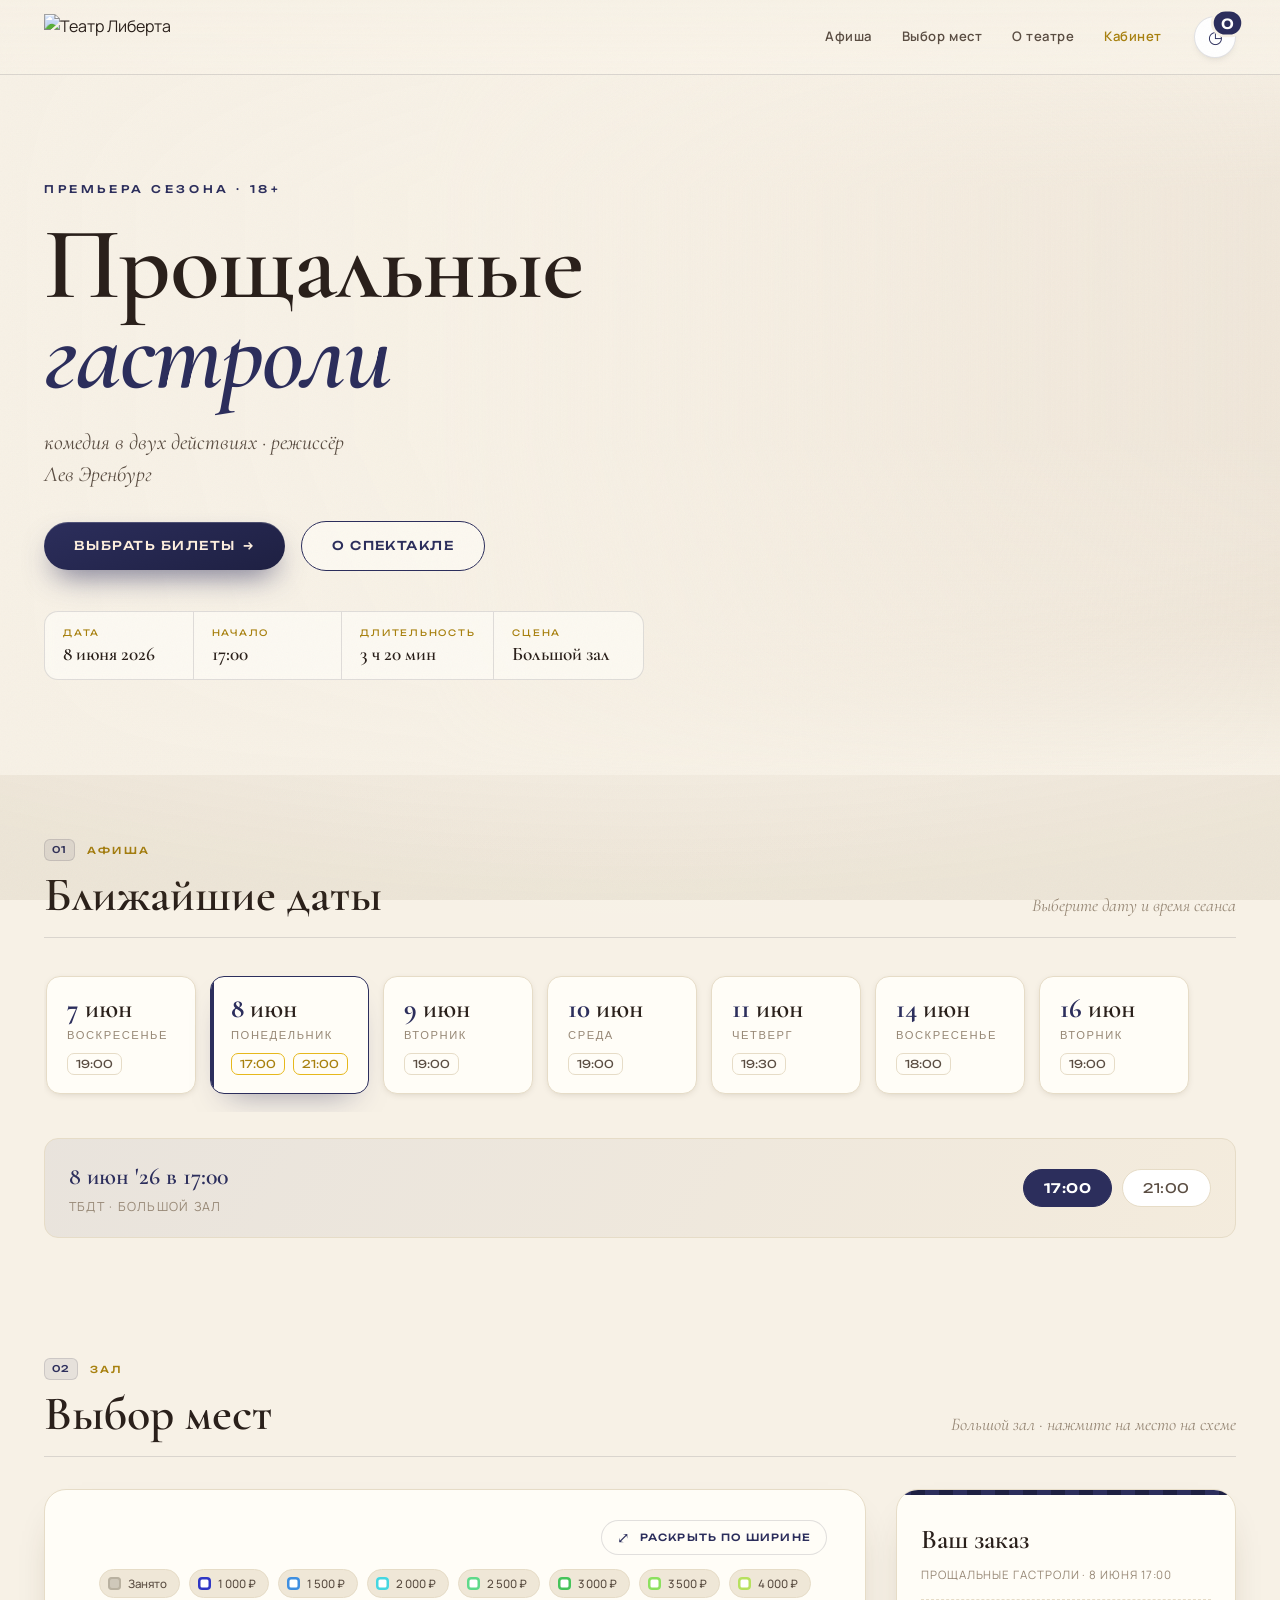
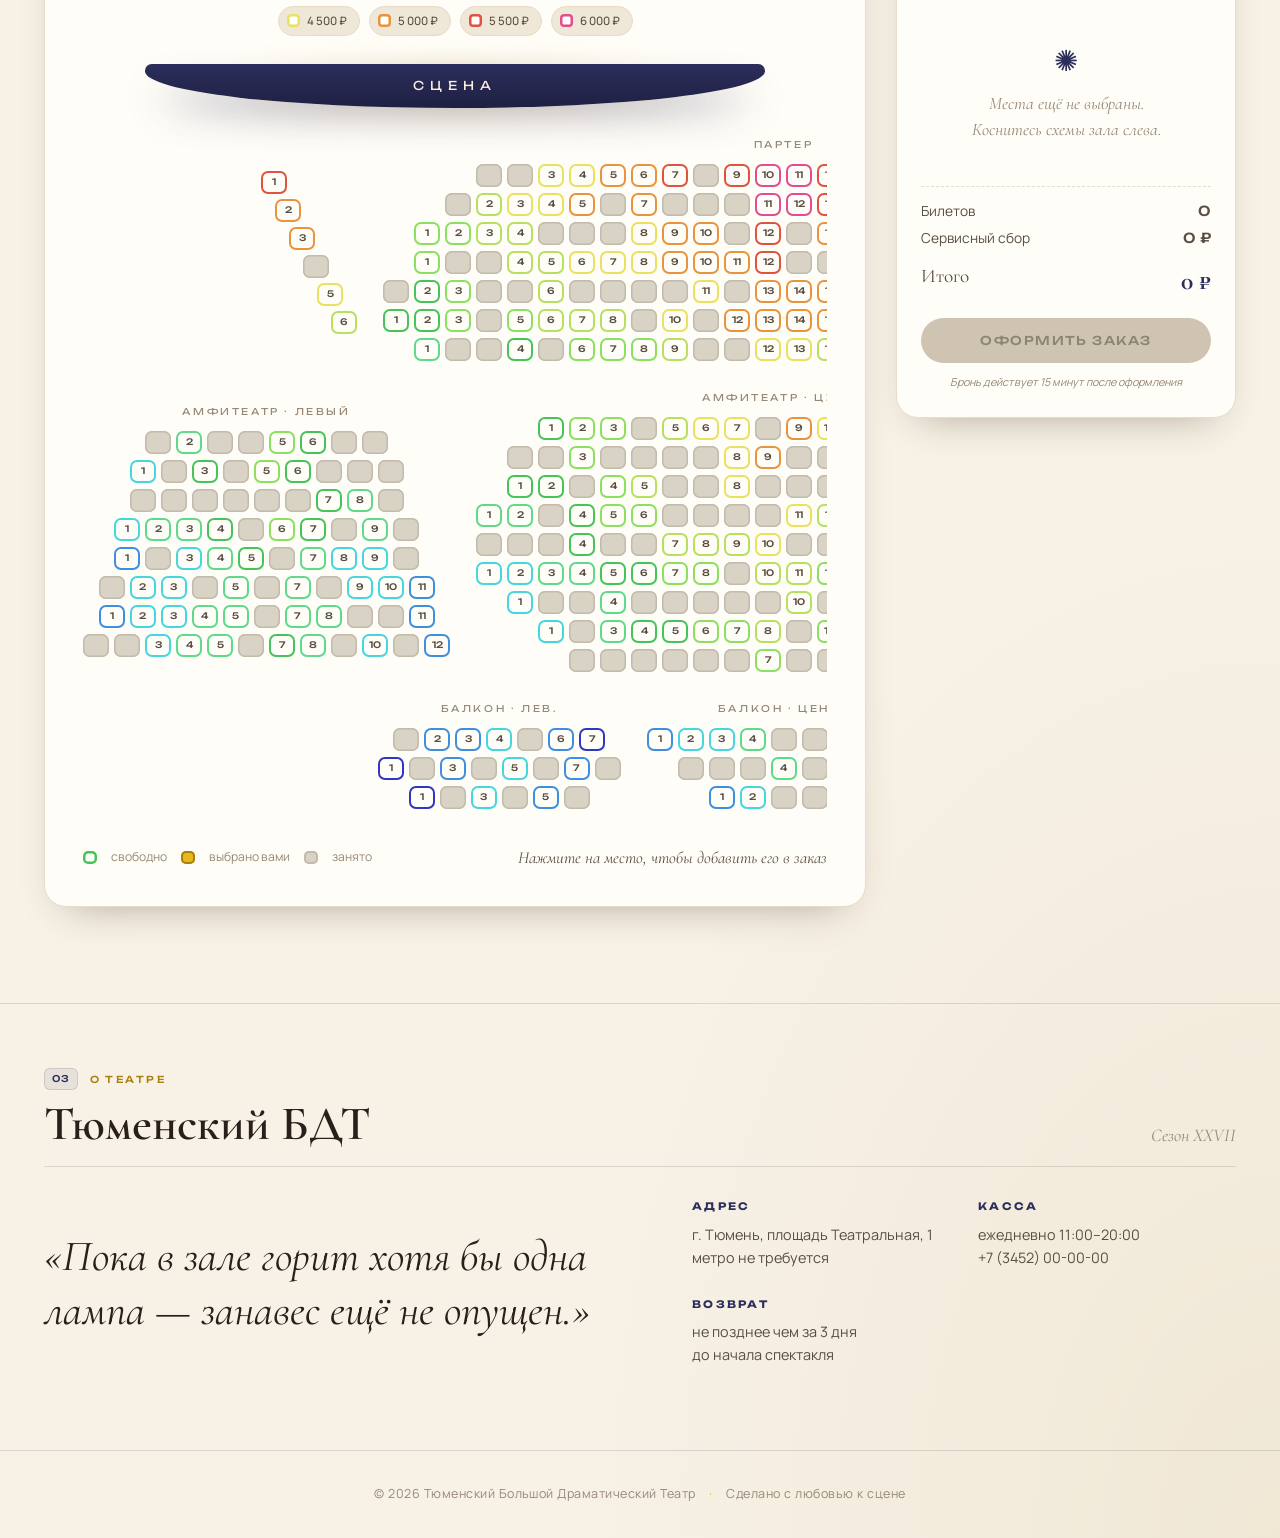
==== index.html @ f3d091ac "Add files via upload" ====
<!DOCTYPE html>
<html lang="ru">
<head>
<meta charset="UTF-8" />
<meta name="viewport" content="width=device-width, initial-scale=1.0" />
<title>ТБДТ · Покупка билетов</title>
<meta name="description" content="Тюменский Большой драматический театр — выбор мест и покупка билетов на спектакль «Прощальные гастроли»." />
<link rel="preconnect" href="https://fonts.googleapis.com" />
<link rel="preconnect" href="https://fonts.gstatic.com" crossorigin />
<link href="https://fonts.googleapis.com/css2?family=Cormorant+Garamond:ital,wght@0,400;0,500;0,600;0,700;1,400;1,500;1,600&family=Manrope:wght@300;400;500;600;700;800&family=Unbounded:wght@400;500;600;700&display=swap" rel="stylesheet" />
<link rel="stylesheet" href="styles.css" />
</head>
<body>

<!-- grain + curtain atmosphere -->
<div class="grain" aria-hidden="true"></div>
<div class="vignette" aria-hidden="true"></div>

<!-- ░░░ HEADER ░░░ -->
<header class="site-head">
  <div class="head-inner">
    <a class="brand" href="#" aria-label="Театр Либерта">
      <img class="brand-logo" src="assets/logo.png" alt="Театр Либерта" />
    </a>
    <nav class="head-nav">
      <a href="#afisha">Афиша</a>
      <a href="#hall">Выбор мест</a>
      <a href="#about">О театре</a>
      <a href="admin.html" class="nav-admin">Кабинет</a>
    </nav>
    <button class="head-cart" id="headCartBtn" aria-label="Корзина">
      <span class="hc-icon" aria-hidden="true">◷</span>
      <span class="hc-count" id="headCartCount">0</span>
    </button>
  </div>
</header>

<!-- ░░░ HERO / PLAYBILL — full-bleed photo, copy on a legible scrim ░░░ -->
<section class="hero">
  <div class="hero-photo" aria-hidden="true"></div>
  <div class="hero-scrim" aria-hidden="true"></div>
  <div class="hero-inner">
    <div class="hero-copy">
      <p class="kicker">Премьера сезона · 18+</p>

      <h1 class="hero-title">
        <span class="ht-line ht-1">Прощальные</span>
        <span class="ht-line ht-2">гастроли</span>
      </h1>

      <p class="hero-author">комедия в двух действиях · режиссёр Лев&nbsp;Эренбург</p>

      <div class="hero-actions">
        <a href="#afisha" class="btn btn-primary">Выбрать билеты <span aria-hidden="true">→</span></a>
        <a href="#about" class="btn btn-ghost">О спектакле</a>
      </div>

      <dl class="hero-facts">
        <div><dt>Дата</dt><dd>8 июня 2026</dd></div>
        <div><dt>Начало</dt><dd>17:00</dd></div>
        <div><dt>Длительность</dt><dd>3 ч 20 мин</dd></div>
        <div><dt>Сцена</dt><dd>Большой зал</dd></div>
      </dl>
    </div>
  </div>
</section>

<!-- ░░░ DATES ░░░ -->
<section class="dates" id="afisha">
  <div class="section-head">
    <div class="sh-left">
      <p class="section-eyebrow"><span class="se-num">01</span> Афиша</p>
      <h2 class="section-title">Ближайшие даты</h2>
    </div>
    <p class="section-note">Выберите дату и время сеанса</p>
  </div>
  <div class="date-rail" id="dateRail" role="tablist" aria-label="Даты спектакля"></div>
  <div class="session-bar">
    <div class="session-info">
      <span class="si-date" id="sessionDate">8 июня '26 в 17:00</span>
      <span class="si-hall">ТБДТ · Большой зал</span>
    </div>
    <div class="session-times" id="sessionTimes"></div>
  </div>
</section>

<!-- ░░░ HALL / SEAT MAP ░░░ -->
<section class="hall" id="hall">
  <div class="section-head">
    <div class="sh-left">
      <p class="section-eyebrow"><span class="se-num">02</span> Зал</p>
      <h2 class="section-title">Выбор мест</h2>
    </div>
    <p class="section-note">Большой зал · нажмите на место на схеме</p>
  </div>
  <div class="hall-shell">
    <div class="hall-main">
      <div class="hall-toolbar">
        <button class="hall-expand" id="expandHallBtn" type="button" aria-pressed="false">
          <span class="he-icon" aria-hidden="true">⤢</span>
          <span class="he-text">Раскрыть по ширине</span>
        </button>
      </div>
      <div class="legend" id="legend"></div>

      <div class="stage-wrap">
        <div class="screen-glow" aria-hidden="true"></div>
        <div class="stage">Сцена</div>
      </div>

      <div class="seatmap-scroll">
        <div class="hall-plan" id="hallPlan" role="group" aria-label="План зала"></div>
      </div>

      <div class="hall-hint">
        <span class="hint-dot dot-free"></span> свободно
        <span class="hint-dot dot-sel"></span> выбрано вами
        <span class="hint-dot dot-busy"></span> занято
        <em>Нажмите на место, чтобы добавить его в заказ</em>
      </div>
    </div>

    <!-- ORDER SUMMARY -->
    <aside class="order" id="order" aria-label="Ваш заказ">
      <div class="order-card">
        <header class="order-head">
          <h3>Ваш заказ</h3>
          <span class="order-show">Прощальные гастроли · 8 июня 17:00</span>
        </header>

        <ul class="order-list" id="orderList">
          <li class="order-empty" id="orderEmpty">
            <span class="oe-mark" aria-hidden="true">✺</span>
            Места ещё не выбраны.<br>Коснитесь схемы зала слева.
          </li>
        </ul>

        <div class="order-totals">
          <div class="ot-row">
            <span>Билетов</span><span id="totalCount">0</span>
          </div>
          <div class="ot-row ot-fee">
            <span>Сервисный сбор</span><span id="totalFee">0 ₽</span>
          </div>
          <div class="ot-row ot-grand">
            <span>Итого</span><span id="totalSum">0 ₽</span>
          </div>
        </div>

        <button class="btn btn-primary btn-block" id="checkoutBtn" disabled>
          Оформить заказ
        </button>
        <p class="order-fineprint">Бронь действует 15&nbsp;минут после оформления</p>
      </div>
    </aside>
  </div>
</section>

<!-- ░░░ ABOUT STRIP ░░░ -->
<section class="about" id="about">
  <div class="section-head">
    <div class="sh-left">
      <p class="section-eyebrow"><span class="se-num">03</span> О театре</p>
      <h2 class="section-title">Тюменский БДТ</h2>
    </div>
    <p class="section-note">Сезон XXVII</p>
  </div>
  <div class="about-grid">
    <p class="about-quote">«Пока в зале горит хотя&nbsp;бы одна лампа — занавес ещё не опущен.»</p>
    <div class="about-cols">
      <div><h4>Адрес</h4><p>г.&nbsp;Тюмень, площадь&nbsp;Театральная,&nbsp;1<br>метро не требуется</p></div>
      <div><h4>Касса</h4><p>ежедневно 11:00–20:00<br>+7&nbsp;(3452)&nbsp;00-00-00</p></div>
      <div><h4>Возврат</h4><p>не позднее чем за 3&nbsp;дня<br>до&nbsp;начала спектакля</p></div>
    </div>
  </div>
</section>

<footer class="site-foot">
  <span>© 2026 Тюменский Большой Драматический Театр</span>
  <span class="foot-dot">·</span>
  <span>Сделано с любовью к сцене</span>
</footer>

<!-- ░░░ CHECKOUT MODAL ░░░ -->
<div class="modal" id="checkoutModal" aria-hidden="true">
  <div class="modal-backdrop" data-close></div>
  <div class="modal-panel" role="dialog" aria-modal="true" aria-labelledby="modalTitle">
    <button class="modal-x" data-close aria-label="Закрыть">✕</button>

    <div class="modal-body" id="checkoutView">
      <p class="kicker kicker-dark">Шаг 2 из 2 · Оформление</p>
      <h2 id="modalTitle" class="modal-title">Почти на сцене</h2>

      <div class="modal-cols">
        <form class="ck-form" id="ckForm" novalidate>
          <label class="field">
            <span>Имя и фамилия</span>
            <input type="text" name="name" required placeholder="Степан Верховенский" />
          </label>
          <div class="field-row">
            <label class="field">
              <span>E-mail</span>
              <input type="email" name="email" required placeholder="you@theatre.ru" />
            </label>
            <label class="field">
              <span>Телефон</span>
              <input type="tel" name="phone" required placeholder="+7 ___ ___-__-__" />
            </label>
          </div>

          <fieldset class="pay">
            <legend>Оплата</legend>
            <label class="pay-opt"><input type="radio" name="pay" value="card" checked /><span>Банковская карта</span></label>
            <label class="pay-opt"><input type="radio" name="pay" value="sbp" /><span>СБП</span></label>
            <label class="pay-opt"><input type="radio" name="pay" value="box" /><span>В кассе театра</span></label>
          </fieldset>

          <label class="agree">
            <input type="checkbox" name="agree" required />
            <span>Согласен с правилами продажи и возврата билетов</span>
          </label>

          <button type="submit" class="btn btn-primary btn-block btn-pay" id="payBtn">
            Оплатить <span id="payAmount">0 ₽</span>
          </button>
        </form>

        <aside class="ck-summary">
          <h4>Ваши места</h4>
          <ul id="ckSeatList" class="ck-seatlist"></ul>
          <div class="ck-total">
            <span>К оплате</span><strong id="ckTotal">0 ₽</strong>
          </div>
          <p class="ck-note">Электронные билеты придут на почту сразу после оплаты.</p>
        </aside>
      </div>
    </div>

    <!-- success -->
    <div class="modal-body modal-success" id="successView" hidden>
      <div class="ticket">
        <div class="ticket-perf">
          <span class="kicker kicker-dark">Билет подтверждён</span>
          <h2>Прощальные гастроли</h2>
          <p>8 июня 2026 · 17:00 · Большой зал</p>
        </div>
        <div class="ticket-tear" aria-hidden="true"></div>
        <div class="ticket-seats">
          <p class="ts-label">Ваши места</p>
          <p class="ts-list" id="successSeats">—</p>
          <p class="ts-paid"><span>Оплачено</span><strong id="successTotal">0 ₽</strong></p>
        </div>
      </div>
      <p class="success-msg">Билеты отправлены на вашу почту. До встречи в зале!</p>
      <button class="btn btn-ghost btn-block" data-close>Вернуться к афише</button>
    </div>
  </div>
</div>

<!-- floating seat tooltip (escapes the scroll container) -->
<div class="seat-tip" id="seatTip" aria-hidden="true"></div>

<!-- live toast -->
<div class="toast" id="toast" role="status" aria-live="polite"></div>

<script src="app.js"></script>
</body>
</html>
---- styles.css ----
/* ============================================================
   ТБДТ · Театральная касса — LIGHT
   Aesthetic: an ivory playbill — warm paper, espresso ink,
   deep-navy curtain & gold-leaf accents.
   Display: Cormorant Garamond. UI: Manrope. Labels: Unbounded.
   ============================================================ */

:root{
  --paper:      #f7f1e6;
  --paper-2:    #fffdf7;
  --paper-3:    #efe7d7;
  --cream-line: #e6dcc7;

  --ink:        #2a201b;
  --ink-2:      #5a4d42;
  --ink-mute:   #978876;

  --curtain:    #2c2e5c;   /* deep navy (primary) */
  --curtain-lo: #1e2042;
  --gold:       #e6b81c;
  --gold-hi:    #f5cd33;
  --gold-deep:  #a8810f;
  --line:       rgba(30,28,50,.13);

  --font-disp: "Cormorant Garamond", Georgia, serif;
  --font-ui:   "Manrope", system-ui, sans-serif;
  --font-acc:  "Unbounded", var(--font-ui);

  --r-sm: 10px;
  --r:    14px;
  --r-lg: 22px;
  --r-xl: 30px;
  --maxw: 1280px;
  --gutter: clamp(20px, 4vw, 44px);
  --ease: cubic-bezier(.22,.61,.36,1);

  --sh-sm: 0 2px 8px -4px rgba(60,42,18,.28);
  --sh-md: 0 18px 40px -24px rgba(60,42,18,.45);
  --sh-lg: 0 40px 90px -40px rgba(50,34,12,.5);
}

*{box-sizing:border-box;margin:0;padding:0}
html{scroll-behavior:smooth}
body{
  font-family:var(--font-ui);
  background:
    radial-gradient(120% 70% at 50% -8%, #fffaf0 0%, transparent 55%),
    radial-gradient(100% 60% at 100% 100%, #f0e7d5 0%, transparent 55%),
    var(--paper);
  color:var(--ink);
  line-height:1.5;
  -webkit-font-smoothing:antialiased;
  overflow-x:hidden;
}
a{color:inherit;text-decoration:none}
::selection{background:var(--curtain);color:#fff5e2}

/* ---- atmosphere ---- */
.grain{
  position:fixed;inset:0;z-index:9000;pointer-events:none;opacity:.035;
  background-image:url("data:image/svg+xml,%3Csvg xmlns='http://www.w3.org/2000/svg' width='160' height='160'%3E%3Cfilter id='n'%3E%3CfeTurbulence type='fractalNoise' baseFrequency='.8' numOctaves='3'/%3E%3C/filter%3E%3Crect width='100%25' height='100%25' filter='url(%23n)'/%3E%3C/svg%3E");
  mix-blend-mode:multiply;
}
.vignette{
  position:fixed;inset:0;z-index:1;pointer-events:none;
  background:radial-gradient(130% 100% at 50% 0%, transparent 70%, rgba(120,90,40,.08) 100%);
}

/* ---- shared ---- */
.kicker{
  font-family:var(--font-acc);font-size:.66rem;letter-spacing:.34em;
  text-transform:uppercase;color:var(--curtain);font-weight:500;
}
.kicker-dark{color:var(--gold-deep)}
.section-head{
  display:flex;flex-wrap:wrap;align-items:flex-end;justify-content:space-between;gap:8px 28px;
  margin-bottom:32px;padding-bottom:18px;border-bottom:1px solid var(--line);
}
.sh-left{display:flex;flex-direction:column;gap:10px}
.section-eyebrow{
  display:inline-flex;align-items:center;gap:12px;
  font-family:var(--font-acc);font-size:.6rem;letter-spacing:.26em;text-transform:uppercase;
  color:var(--gold-deep);font-weight:500;
}
.se-num{
  font-size:.58rem;color:var(--curtain);background:rgba(44,46,92,.08);
  border:1px solid var(--line);border-radius:6px;padding:3px 7px;letter-spacing:.08em;
}
.section-title{
  font-family:var(--font-disp);font-weight:600;
  font-size:clamp(2rem,4.6vw,3rem);letter-spacing:0;color:var(--ink);line-height:1;
}
.section-note{font-family:var(--font-disp);font-style:italic;font-size:1.12rem;color:var(--ink-mute)}

.btn{
  font-family:var(--font-acc);font-weight:500;font-size:.76rem;
  letter-spacing:.12em;text-transform:uppercase;border:none;cursor:pointer;
  border-radius:999px;padding:15px 30px;display:inline-flex;align-items:center;gap:.6em;
  transition:transform .35s var(--ease), box-shadow .35s var(--ease), background .3s;
}
.btn:active{transform:translateY(1px) scale(.99)}
.btn-primary{
  background:linear-gradient(160deg, var(--curtain), var(--curtain-lo));
  color:#fdeede;
  box-shadow:0 14px 30px -10px rgba(44,46,92,.7), inset 0 1px 0 rgba(255,255,255,.18);
}
.btn-primary:hover{transform:translateY(-3px);box-shadow:0 22px 44px -14px rgba(44,46,92,.85)}
.btn-primary:disabled{background:#cfc4b2;color:#8d8474;cursor:not-allowed;box-shadow:none;transform:none}
.btn-ghost{background:rgba(255,253,247,.6);color:var(--curtain);border:1px solid var(--curtain);backdrop-filter:blur(4px)}
.btn-ghost:hover{background:#fff}
.btn-block{width:100%;justify-content:center}

/* ============================================================ HEADER */
.site-head{
  position:sticky;top:0;z-index:200;backdrop-filter:blur(12px);
  background:linear-gradient(180deg, rgba(247,241,230,.95), rgba(247,241,230,.7));
  border-bottom:1px solid var(--line);
}
.head-inner{max-width:var(--maxw);margin:0 auto;padding:14px var(--gutter);display:flex;align-items:center;gap:32px}
.brand{display:flex;align-items:center;gap:14px}
.brand-logo{height:46px;width:auto;display:block;transition:transform .3s var(--ease)}
.brand:hover .brand-logo{transform:translateY(-1px) scale(1.02)}
.head-nav{display:flex;gap:30px;margin-left:auto}
.head-nav a{font-size:.82rem;font-weight:600;letter-spacing:.04em;color:var(--ink-2);position:relative;padding:4px 0;transition:color .25s}
.head-nav a::after{content:"";position:absolute;left:0;bottom:-2px;width:0;height:1.5px;background:var(--curtain);transition:width .3s var(--ease)}
.head-nav a:hover{color:var(--curtain)}
.head-nav a:hover::after{width:100%}
.head-nav a.nav-admin{color:var(--gold-deep)}
.head-nav a.nav-admin::after{background:var(--gold-deep)}
.head-cart{position:relative;background:#fff;border:1px solid var(--line);color:var(--curtain);width:42px;height:42px;border-radius:50%;cursor:pointer;font-size:1.05rem;display:grid;place-items:center;transition:.25s;box-shadow:0 4px 10px -6px rgba(0,0,0,.25)}
.head-cart:hover{transform:rotate(-12deg);border-color:var(--gold)}
.hc-count{position:absolute;top:-4px;right:-4px;min-width:20px;height:20px;padding:0 5px;background:var(--curtain);color:#fff;border-radius:999px;font-family:var(--font-acc);font-size:.6rem;font-weight:600;display:grid;place-items:center;border:2px solid var(--paper);transition:transform .3s var(--ease)}
.hc-count.bump{transform:scale(1.45)}

/* ============================================================ HERO — full-bleed photo, copy on a legible scrim */
.hero{position:relative;width:100%;min-height:min(80vh,700px);display:flex;align-items:center;overflow:hidden;padding:clamp(56px,7vw,104px) 0 clamp(48px,6vw,84px)}
.hero-photo{
  position:absolute;inset:0;z-index:0;pointer-events:none;
  background:url("assets/cover.webp") center right/cover no-repeat;
  filter:saturate(.98) contrast(1.02);
  animation:heroZoom 18s ease-out both;
}
@keyframes heroZoom{from{transform:scale(1.06)}to{transform:scale(1)}}
.hero-photo::after{content:"";position:absolute;inset:0;background:rgba(120,70,30,.06);mix-blend-mode:multiply}
.hero-scrim{
  position:absolute;inset:0;z-index:1;pointer-events:none;
  background:
    linear-gradient(90deg, var(--paper) 0%, rgba(247,241,230,.97) 34%, rgba(247,241,230,.74) 50%, rgba(247,241,230,.2) 78%, rgba(247,241,230,0) 100%),
    linear-gradient(0deg, var(--paper) 0%, rgba(247,241,230,.22) 22%, transparent 48%),
    linear-gradient(180deg, rgba(247,241,230,.6) 0%, transparent 16%);
}
.hero-inner{position:relative;z-index:2;width:100%;max-width:var(--maxw);margin:0 auto;padding:0 var(--gutter)}
.hero-copy{max-width:600px}
.hero-title{
  font-family:var(--font-disp);font-weight:600;
  font-size:clamp(3rem,8vw,7rem);line-height:.88;letter-spacing:-.015em;
  margin:.2em 0 .26em;color:var(--ink);display:flex;flex-direction:column;
}
.ht-line{display:inline-block;transform:translateY(44px);opacity:0;animation:rise 1s var(--ease) forwards}
.ht-1{animation-delay:.05s}
.ht-2{animation-delay:.16s;font-style:italic;color:var(--curtain)}
@keyframes rise{to{transform:translateY(0);opacity:1}}
.hero-author{font-family:var(--font-disp);font-size:clamp(1.15rem,1.7vw,1.5rem);font-style:italic;color:var(--ink-2);max-width:34ch;animation:fade 1s ease .45s both}
@keyframes fade{from{opacity:0}to{opacity:1}}
.hero-actions{display:flex;align-items:center;gap:16px;flex-wrap:wrap;margin-top:30px;animation:fade 1s ease .55s both}
.hero-facts{
  display:flex;flex-wrap:wrap;gap:0;margin-top:40px;max-width:600px;
  border:1px solid var(--line);border-radius:var(--r);overflow:hidden;
  background:rgba(255,253,247,.66);backdrop-filter:blur(4px);
  animation:fade 1s ease .65s both;
}
.hero-facts > div{flex:1 1 130px;padding:14px 18px;display:flex;flex-direction:column;gap:5px;border-right:1px solid var(--line)}
.hero-facts > div:last-child{border-right:none}
.hero-facts dt{font-family:var(--font-acc);font-size:.55rem;letter-spacing:.2em;text-transform:uppercase;color:var(--gold-deep)}
.hero-facts dd{font-family:var(--font-disp);font-size:1.2rem;font-weight:600;color:var(--ink);line-height:1.1}

/* ============================================================ DATES */
.dates{max-width:var(--maxw);margin:0 auto;padding:clamp(40px,5vw,64px) var(--gutter)}
.date-rail{display:flex;gap:14px;overflow-x:auto;padding:6px 2px 18px;scrollbar-width:thin;scrollbar-color:var(--gold) transparent}
.date-rail::-webkit-scrollbar{height:5px}
.date-rail::-webkit-scrollbar-thumb{background:var(--gold);border-radius:9px}
.date-card{flex:0 0 auto;min-width:150px;cursor:pointer;background:var(--paper-2);border:1px solid var(--cream-line);border-radius:var(--r);padding:18px 20px;text-align:left;transition:.32s var(--ease);position:relative;overflow:hidden;box-shadow:var(--sh-sm)}
.date-card::before{content:"";position:absolute;left:0;top:0;bottom:0;width:3px;background:var(--curtain);transform:scaleY(0);transform-origin:top;transition:transform .35s var(--ease)}
.date-card:hover{transform:translateY(-4px);border-color:var(--gold)}
.date-card.active{border-color:var(--curtain);box-shadow:0 16px 32px -18px rgba(44,46,92,.5)}
.date-card.active::before{transform:scaleY(1)}
.dc-day{font-family:var(--font-disp);font-size:1.7rem;font-weight:600;color:var(--ink);line-height:1}
.dc-day b{color:var(--curtain)}
.dc-wd{font-size:.7rem;letter-spacing:.14em;text-transform:uppercase;color:var(--ink-mute);margin-top:7px}
.dc-times{margin-top:12px;display:flex;gap:8px;flex-wrap:wrap}
.dc-time{font-family:var(--font-acc);font-size:.68rem;color:var(--ink-2);border:1px solid var(--cream-line);border-radius:7px;padding:3px 8px}
.date-card.active .dc-time{border-color:var(--gold);color:var(--gold-deep)}

.session-bar{display:flex;align-items:center;justify-content:space-between;flex-wrap:wrap;gap:16px;margin-top:26px;padding:20px 24px;border-radius:var(--r);background:linear-gradient(120deg, rgba(44,46,92,.07), rgba(184,134,47,.05));border:1px solid var(--cream-line)}
.session-info{display:flex;flex-direction:column;gap:3px}
.si-date{font-family:var(--font-disp);font-size:1.5rem;font-weight:600;color:var(--curtain)}
.si-hall{font-size:.78rem;letter-spacing:.1em;text-transform:uppercase;color:var(--ink-mute)}
.session-times{display:flex;gap:10px}
.time-chip{font-family:var(--font-acc);font-size:.82rem;letter-spacing:.04em;padding:10px 20px;border-radius:999px;cursor:pointer;background:#fff;border:1px solid var(--cream-line);color:var(--ink-2);transition:.25s}
.time-chip:hover{border-color:var(--gold);color:var(--gold-deep)}
.time-chip.active{background:var(--curtain);color:#fff;border-color:var(--curtain);font-weight:600}

/* ============================================================ HALL */
.hall{max-width:var(--maxw);margin:0 auto;padding:clamp(36px,5vw,56px) var(--gutter) clamp(48px,6vw,80px)}
.hall-shell{display:grid;grid-template-columns:1fr 340px;gap:30px;align-items:start}
.hall-main{background:var(--paper-2);border:1px solid var(--cream-line);border-radius:var(--r-lg);padding:30px clamp(16px,3vw,38px) 36px;position:relative;overflow:hidden;box-shadow:var(--sh-md)}

.hall-toolbar{display:flex;justify-content:flex-end;margin-bottom:14px}
.hall-expand{
  display:inline-flex;align-items:center;gap:8px;cursor:pointer;
  font-family:var(--font-acc);font-size:.62rem;letter-spacing:.12em;text-transform:uppercase;font-weight:500;
  color:var(--curtain);background:var(--paper-2);border:1px solid var(--line);
  padding:9px 15px;border-radius:999px;transition:.25s var(--ease);
}
.hall-expand:hover{border-color:var(--gold);color:var(--gold-deep);transform:translateY(-1px)}
.hall-expand .he-icon{font-size:.95rem;line-height:1}
.hall.wide{max-width:none;width:100vw;margin-left:calc(50% - 50vw);padding-left:clamp(16px,4vw,56px);padding-right:clamp(16px,4vw,56px)}
.hall.wide .hall-shell{grid-template-columns:1fr}
.hall.wide .order{position:static}
.hall.wide .order-card{max-width:560px;margin:26px auto 0}
.hall.wide .hall-plan{margin:0 auto}
.hall.wide .hall-expand .he-icon{transform:rotate(45deg)}

.legend{display:flex;flex-wrap:wrap;gap:8px 9px;justify-content:center;margin-bottom:28px}
.leg-item{display:inline-flex;align-items:center;gap:7px;font-size:.72rem;font-weight:500;color:var(--ink-2);background:var(--paper-3);border:1px solid var(--cream-line);padding:5px 12px 5px 8px;border-radius:999px;cursor:default;transition:.2s}
.leg-item:hover{background:#fff}
.leg-sw{width:13px;height:13px;border-radius:4px;background:#fff;box-shadow:inset 0 0 0 2.5px var(--sw,#ccc)}
.leg-item.busy .leg-sw{background:#cfc8ba;box-shadow:inset 0 0 0 2px #b9b1a0}

.stage-wrap{position:relative;margin:4px auto 30px;max-width:620px}
.screen-glow{position:absolute;left:50%;bottom:-8px;transform:translateX(-50%);width:84%;height:54px;border-radius:50%;background:radial-gradient(ellipse at center, rgba(184,134,47,.4), transparent 70%);filter:blur(16px)}
.stage{position:relative;text-align:center;font-family:var(--font-acc);font-size:.76rem;letter-spacing:.5em;text-transform:uppercase;color:#fdeede;padding:13px;border-radius:8px 8px 60% 60%/8px 8px 100% 100%;background:linear-gradient(180deg,var(--curtain),var(--curtain-lo));box-shadow:0 16px 38px -16px rgba(44,46,92,.7)}

.seatmap-scroll{overflow-x:auto;padding-bottom:10px;scrollbar-width:thin;scrollbar-color:var(--gold) transparent}
.seatmap-scroll::-webkit-scrollbar{height:7px}
.seatmap-scroll::-webkit-scrollbar-thumb{background:var(--gold);border-radius:9px}
.hall-plan{min-width:max-content;margin:0 auto;display:flex;flex-direction:column;gap:30px;align-items:center}
.plan-band{display:flex;align-items:center;justify-content:center;gap:26px}
.plan-band.with-sides{align-items:stretch}
.block{display:flex;flex-direction:column;gap:6px}
.block-title{font-family:var(--font-acc);font-size:.58rem;letter-spacing:.28em;text-transform:uppercase;color:var(--ink-mute);text-align:center;margin-bottom:6px}
.seat-row{display:flex;align-items:center;gap:5px;justify-content:center}
.row-label{width:18px;text-align:center;font-family:var(--font-acc);font-size:.56rem;color:var(--ink-mute);flex:0 0 auto}

.boxes{display:flex;flex-direction:column;gap:5px;justify-content:center;padding-top:6px}
.boxes.left{align-items:flex-start}
.boxes.right{align-items:flex-end}
.boxes .seat-row{gap:5px}
.box-step{margin-left:var(--ml,0)}

.seat{
  --c:#9a948a;
  width:26px;height:23px;border-radius:7px;flex:0 0 auto;cursor:pointer;
  background:#fffdf8;box-shadow:inset 0 0 0 2px var(--c);
  position:relative;transition:transform .16s var(--ease), background .2s, box-shadow .2s;
  font-family:var(--font-acc);font-size:.56rem;font-weight:500;color:var(--ink-2);
  display:grid;place-items:center;line-height:1;padding:0;border:none;
}
.seat:hover:not(.busy){transform:translateY(-3px) scale(1.14);z-index:5;color:var(--ink);background:#fff}
.seat.busy{--c:#c2bbab;background:#d9d3c6;color:transparent;cursor:not-allowed;box-shadow:inset 0 0 0 1.5px #c2bbab}
.seat.gap{visibility:hidden;pointer-events:none;box-shadow:none}
.seat.selected{
  background:linear-gradient(160deg,var(--gold-hi),var(--gold));
  color:#fff;box-shadow:inset 0 0 0 2px var(--gold-deep), 0 0 0 3px rgba(214,168,71,.35), 0 6px 14px -4px rgba(184,134,47,.7);
  transform:translateY(-2px) scale(1.05);font-weight:700;
}

.seat-tip{
  position:fixed;z-index:9500;left:0;top:0;pointer-events:none;
  transform:translate(-50%,-100%) translateY(-12px);
  background:var(--ink);color:#fdf6e6;font-family:var(--font-ui);font-size:.74rem;font-weight:600;
  letter-spacing:.01em;white-space:nowrap;padding:7px 13px;border-radius:9px;
  box-shadow:0 12px 30px -8px rgba(20,15,40,.55);
  opacity:0;transition:opacity .14s ease, transform .14s var(--ease);
}
.seat-tip.show{opacity:1;transform:translate(-50%,-100%) translateY(-16px)}
.seat-tip::after{content:"";position:absolute;top:100%;left:50%;transform:translateX(-50%);border:6px solid transparent;border-top-color:var(--ink)}
.seat-tip .st-price{color:var(--gold-hi);margin-left:6px}

.hall-hint{margin-top:26px;display:flex;align-items:center;gap:14px;flex-wrap:wrap;justify-content:center;font-size:.76rem;color:var(--ink-mute)}
.hint-dot{width:14px;height:13px;border-radius:5px;display:inline-block;background:#fffdf8}
.dot-free{box-shadow:inset 0 0 0 2.5px #46c35a}
.dot-sel{background:var(--gold);box-shadow:inset 0 0 0 2px var(--gold-deep)}
.dot-busy{background:#d9d3c6;box-shadow:inset 0 0 0 2px #c2bbab}
.hall-hint em{font-style:italic;font-family:var(--font-disp);font-size:1.05rem;color:var(--ink-2);margin-left:auto}

/* ============================================================ ORDER */
.order{position:sticky;top:86px}
.order-card{background:var(--paper-2);color:var(--ink);border-radius:var(--r-lg);padding:26px 24px;box-shadow:var(--sh-md);position:relative;overflow:hidden;border:1px solid var(--cream-line)}
.order-card::before{content:"";position:absolute;top:0;left:0;right:0;height:5px;background:repeating-linear-gradient(90deg,var(--curtain) 0 14px,var(--curtain-lo) 14px 28px)}
.order-head{border-bottom:1.5px dashed var(--cream-line);padding-bottom:14px;margin-bottom:14px;margin-top:4px}
.order-head h3{font-family:var(--font-disp);font-size:1.7rem;font-weight:600}
.order-show{font-size:.72rem;letter-spacing:.08em;text-transform:uppercase;color:var(--ink-mute)}
.order-list{list-style:none;display:flex;flex-direction:column;gap:9px;min-height:90px;max-height:300px;overflow-y:auto}
.order-empty{text-align:center;color:var(--ink-mute);font-family:var(--font-disp);font-style:italic;font-size:1.1rem;padding:26px 8px;line-height:1.5}
.oe-mark{display:block;font-size:1.8rem;color:var(--curtain);margin-bottom:8px;font-style:normal}
.order-item{display:flex;align-items:center;gap:12px;background:var(--paper-3);border-radius:10px;padding:9px 11px;animation:slideIn .3s var(--ease)}
@keyframes slideIn{from{opacity:0;transform:translateX(12px)}to{opacity:1;transform:translateX(0)}}
.oi-chip{width:9px;height:26px;border-radius:4px;flex:0 0 auto}
.oi-info{flex:1;line-height:1.25}
.oi-seat{font-weight:700;font-size:.88rem}
.oi-zone{font-size:.67rem;color:var(--ink-mute);letter-spacing:.03em}
.oi-price{font-family:var(--font-acc);font-weight:500;font-size:.84rem}
.oi-rm{background:none;border:none;cursor:pointer;color:var(--ink-mute);font-size:.95rem;width:24px;height:24px;border-radius:50%;transition:.2s;flex:0 0 auto}
.oi-rm:hover{background:rgba(44,46,92,.1);color:var(--curtain)}
.order-totals{border-top:1.5px dashed var(--cream-line);margin-top:16px;padding-top:14px;display:flex;flex-direction:column;gap:7px}
.ot-row{display:flex;justify-content:space-between;font-size:.86rem;color:var(--ink-2)}
.ot-row span:last-child{font-family:var(--font-acc);font-weight:500}
.ot-grand{margin-top:6px}
.ot-grand span:first-child{font-family:var(--font-disp);font-size:1.2rem}
.ot-grand span:last-child{font-family:var(--font-disp)!important;font-size:1.6rem!important;font-weight:700;color:var(--curtain)}
.order-card .btn-primary{margin-top:18px}
.order-fineprint{text-align:center;font-size:.68rem;color:var(--ink-mute);margin-top:11px;font-style:italic}

/* ============================================================ ABOUT */
.about{max-width:var(--maxw);margin:20px auto;padding:clamp(40px,5vw,72px) var(--gutter);border-top:1px solid var(--line)}
.about-grid{display:grid;grid-template-columns:1.1fr 1fr;gap:50px;align-items:center}
.about-quote{font-family:var(--font-disp);font-style:italic;font-size:clamp(1.7rem,3.4vw,2.7rem);line-height:1.25;color:var(--ink)}
.about-cols{display:grid;grid-template-columns:1fr 1fr;gap:28px}
.about-cols h4{font-family:var(--font-acc);font-size:.64rem;letter-spacing:.22em;text-transform:uppercase;color:var(--curtain);margin-bottom:8px}
.about-cols p{font-size:.9rem;color:var(--ink-2);line-height:1.6}
.site-foot{text-align:center;padding:34px var(--gutter);border-top:1px solid var(--line);font-size:.78rem;color:var(--ink-mute);letter-spacing:.04em}
.foot-dot{margin:0 10px;color:var(--gold)}

/* ============================================================ MODAL */
.modal{position:fixed;inset:0;z-index:1000;display:none}
.modal.open{display:block}
.modal-backdrop{position:absolute;inset:0;background:rgba(60,40,20,.4);backdrop-filter:blur(5px);animation:fade .3s}
.modal-panel{position:absolute;left:50%;top:50%;transform:translate(-50%,-48%);width:min(820px,94vw);max-height:92vh;overflow-y:auto;background:var(--paper-2);border:1px solid var(--cream-line);border-radius:var(--r-lg);box-shadow:0 50px 120px -30px rgba(40,25,10,.5);animation:pop .4s var(--ease) forwards}
@keyframes pop{to{transform:translate(-50%,-50%)}}
.modal-x{position:absolute;top:16px;right:18px;z-index:5;background:var(--paper-3);border:1px solid var(--cream-line);color:var(--ink-2);width:34px;height:34px;border-radius:50%;cursor:pointer;transition:.2s;font-size:.85rem}
.modal-x:hover{background:var(--curtain);color:#fff;border-color:var(--curtain)}
.modal-body{padding:38px clamp(24px,4vw,48px) 42px}
.modal-title{font-family:var(--font-disp);font-size:clamp(2rem,4vw,2.8rem);font-weight:600;margin:6px 0 26px}
.modal-cols{display:grid;grid-template-columns:1.3fr 1fr;gap:34px}
.field{display:flex;flex-direction:column;gap:6px;margin-bottom:16px}
.field span{font-size:.72rem;letter-spacing:.08em;text-transform:uppercase;color:var(--ink-mute);font-weight:600}
.field input{background:#fff;border:1px solid var(--cream-line);border-radius:10px;padding:12px 14px;color:var(--ink);font-family:var(--font-ui);font-size:.95rem;transition:.2s}
.field input::placeholder{color:var(--ink-mute);opacity:.7}
.field input:focus{outline:none;border-color:var(--gold);box-shadow:0 0 0 3px rgba(214,168,71,.18)}
.field input:invalid:not(:placeholder-shown){border-color:var(--curtain)}
.field-row{display:grid;grid-template-columns:1fr 1fr;gap:14px}
.pay{border:none;margin:6px 0 18px}
.pay legend{font-size:.72rem;letter-spacing:.08em;text-transform:uppercase;color:var(--ink-mute);font-weight:600;margin-bottom:10px}
.pay-opt{display:flex;align-items:center;gap:10px;padding:11px 14px;border:1px solid var(--cream-line);border-radius:10px;margin-bottom:8px;cursor:pointer;font-size:.9rem;color:var(--ink-2);transition:.2s}
.pay-opt:hover{border-color:var(--gold)}
.pay-opt:has(input:checked){border-color:var(--curtain);background:rgba(44,46,92,.05);color:var(--ink)}
.pay-opt input{accent-color:var(--curtain)}
.agree{display:flex;gap:10px;align-items:flex-start;font-size:.82rem;color:var(--ink-2);margin-bottom:20px;cursor:pointer}
.agree input{accent-color:var(--curtain);margin-top:2px}
.ck-summary{background:var(--paper-3);border:1px solid var(--cream-line);border-radius:var(--r);padding:22px 20px;align-self:start}
.ck-summary h4{font-family:var(--font-disp);font-size:1.3rem;font-weight:600;margin-bottom:14px}
.ck-seatlist{list-style:none;display:flex;flex-direction:column;gap:8px;max-height:200px;overflow-y:auto;margin-bottom:14px}
.ck-seatlist li{display:flex;justify-content:space-between;font-size:.84rem;color:var(--ink-2);padding-bottom:8px;border-bottom:1px solid var(--cream-line)}
.ck-seatlist .cs-price{font-family:var(--font-acc);color:var(--gold-deep)}
.ck-total{display:flex;justify-content:space-between;align-items:baseline;padding-top:6px;border-top:1.5px dashed var(--cream-line)}
.ck-total span{font-size:.78rem;letter-spacing:.08em;text-transform:uppercase;color:var(--ink-mute)}
.ck-total strong{font-family:var(--font-disp);font-size:1.7rem;color:var(--curtain)}
.ck-note{font-size:.72rem;color:var(--ink-mute);margin-top:14px;line-height:1.5;font-style:italic}

.modal-success{text-align:center}
.ticket{display:grid;grid-template-columns:1fr auto 1fr;align-items:stretch;background:linear-gradient(135deg,#fffdf7,#f4ead6);color:var(--ink);border:1px solid var(--cream-line);border-radius:16px;overflow:hidden;text-align:left;margin-bottom:24px;box-shadow:0 30px 60px -28px rgba(80,50,20,.4)}
.ticket-perf{padding:28px 26px}
.ticket-perf h2{font-family:var(--font-disp);font-size:2.4rem;font-weight:700;margin:6px 0 8px;color:var(--curtain)}
.ticket-perf p{font-size:.86rem;color:var(--ink-2)}
.ticket-tear{width:2px;background:repeating-linear-gradient(180deg,transparent 0 7px,var(--cream-line) 7px 14px);position:relative}
.ticket-tear::before,.ticket-tear::after{content:"";position:absolute;left:50%;transform:translateX(-50%);width:22px;height:22px;border-radius:50%;background:var(--paper-2)}
.ticket-tear::before{top:-11px}.ticket-tear::after{bottom:-11px}
.ticket-seats{padding:28px 26px;display:flex;flex-direction:column;justify-content:center;background:rgba(44,46,92,.04)}
.ts-label{font-size:.64rem;letter-spacing:.18em;text-transform:uppercase;color:var(--ink-mute);margin-bottom:6px}
.ts-list{font-family:var(--font-disp);font-size:1.2rem;font-weight:600;line-height:1.35;color:var(--ink)}
.ts-paid{display:flex;justify-content:space-between;align-items:baseline;margin-top:16px;padding-top:12px;border-top:1.5px dashed var(--cream-line)}
.ts-paid span{font-size:.72rem;text-transform:uppercase;letter-spacing:.08em;color:var(--ink-mute)}
.ts-paid strong{font-family:var(--font-disp);font-size:1.5rem;color:var(--curtain)}
.success-msg{font-family:var(--font-disp);font-style:italic;font-size:1.3rem;color:var(--ink);margin-bottom:22px}

.toast{position:fixed;left:50%;bottom:34px;transform:translateX(-50%) translateY(120px);background:var(--ink);color:#fdf6e6;padding:13px 24px;border-radius:999px;font-size:.86rem;font-weight:600;box-shadow:0 18px 40px -12px rgba(0,0,0,.5);z-index:1200;opacity:0;transition:transform .45s var(--ease),opacity .35s;pointer-events:none;border-left:4px solid var(--gold)}
.toast.show{transform:translateX(-50%) translateY(0);opacity:1}

/* ============================================================ RESPONSIVE */
@media(max-width:980px){
  .hall-shell{grid-template-columns:1fr}
  .order{position:static}
  .order-card{max-width:480px;margin:0 auto}
  .about-grid{grid-template-columns:1fr;gap:34px}
  .modal-cols{grid-template-columns:1fr}
  .ck-summary{order:-1}
}
@media(max-width:680px){
  .head-nav{gap:18px}
  .head-nav a:not(.nav-admin){display:none}
  .hero{min-height:auto;padding:48px 0 40px}
  .hero-scrim{background:
    linear-gradient(180deg, rgba(247,241,230,.5) 0%, rgba(247,241,230,.86) 42%, var(--paper) 78%),
    linear-gradient(90deg, var(--paper), rgba(247,241,230,.5))}
  .hero-actions .btn{flex:1 1 auto;justify-content:center}
  .hall-main{padding:22px 12px 28px}
  .seat{width:22px;height:20px;font-size:.5rem}
  .ticket{grid-template-columns:1fr}
  .ticket-tear{width:auto;height:2px;background:repeating-linear-gradient(90deg,transparent 0 7px,var(--cream-line) 7px 14px)}
  .ticket-tear::before{top:50%;left:-11px;transform:translateY(-50%)}
  .ticket-tear::after{top:50%;right:-11px;left:auto;bottom:auto;transform:translateY(-50%)}
  .field-row{grid-template-columns:1fr}
  .hall-hint em{margin-left:0;width:100%;text-align:center}
}
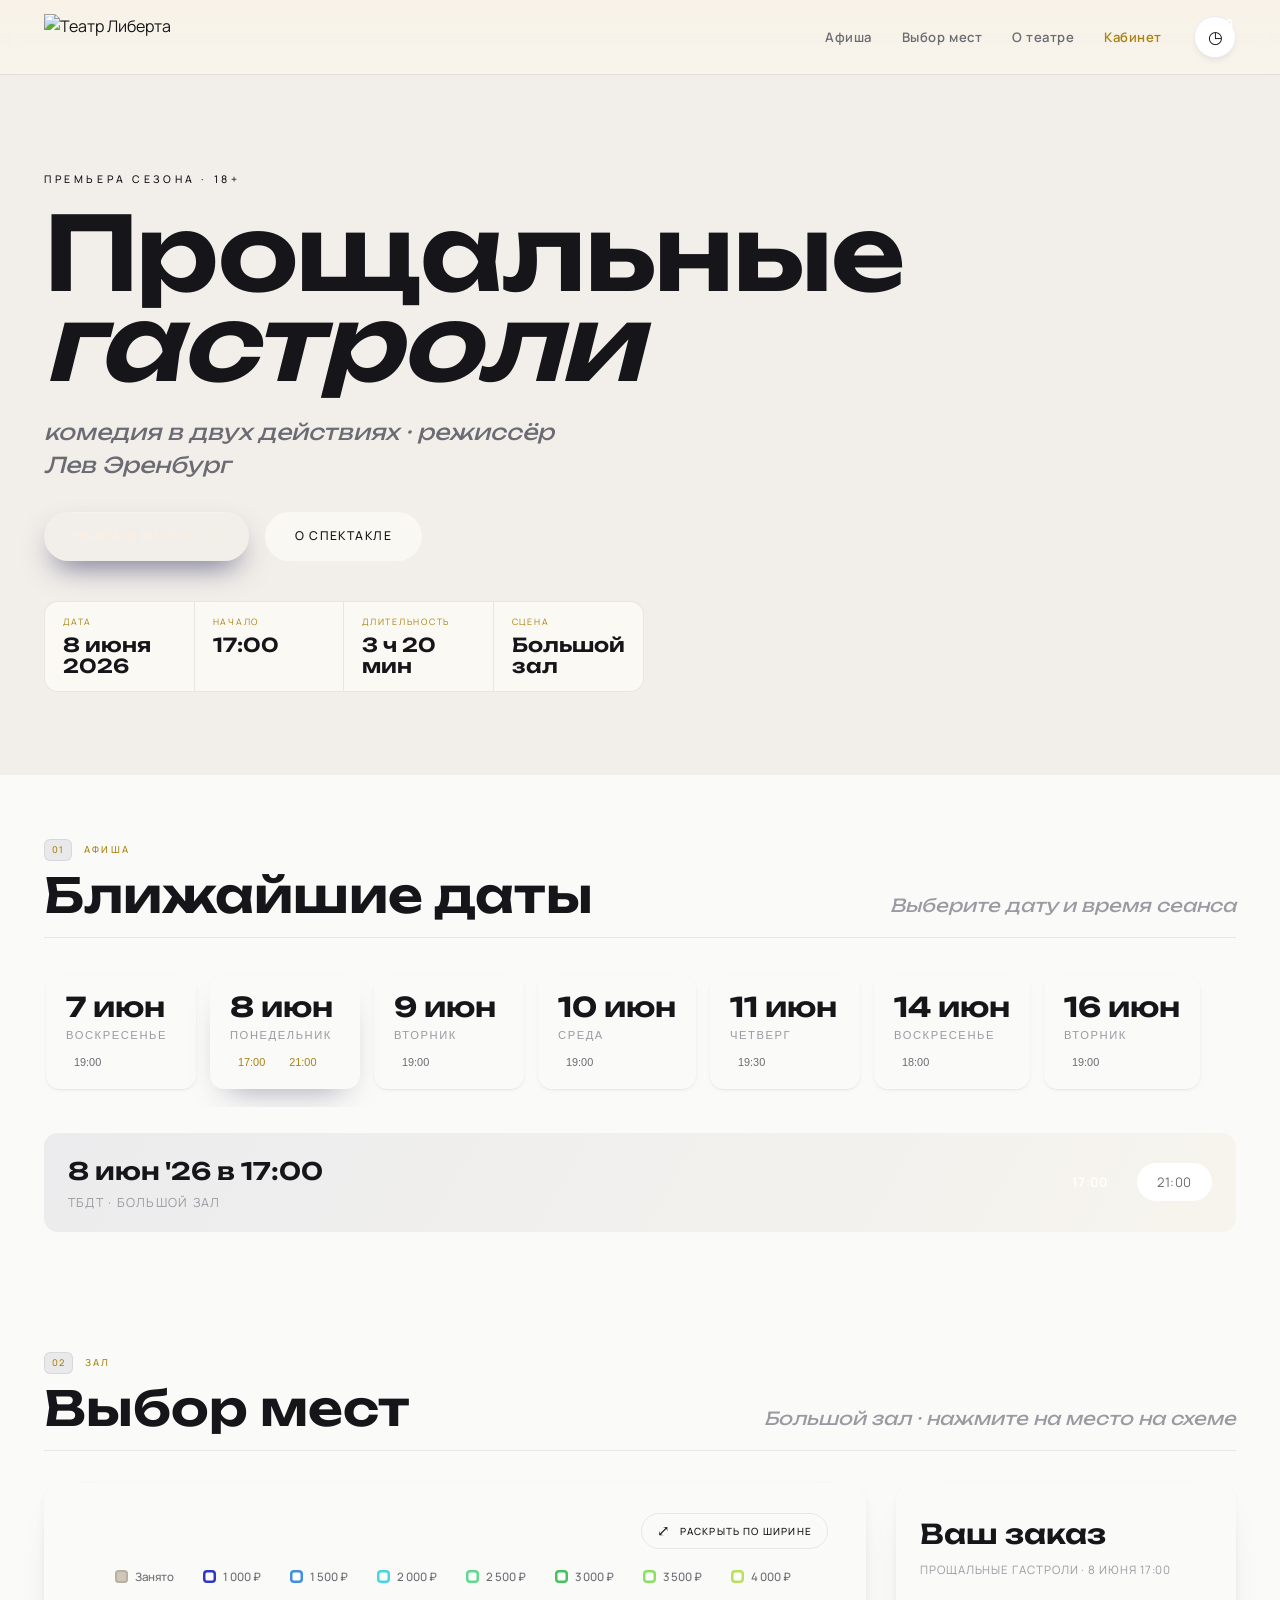
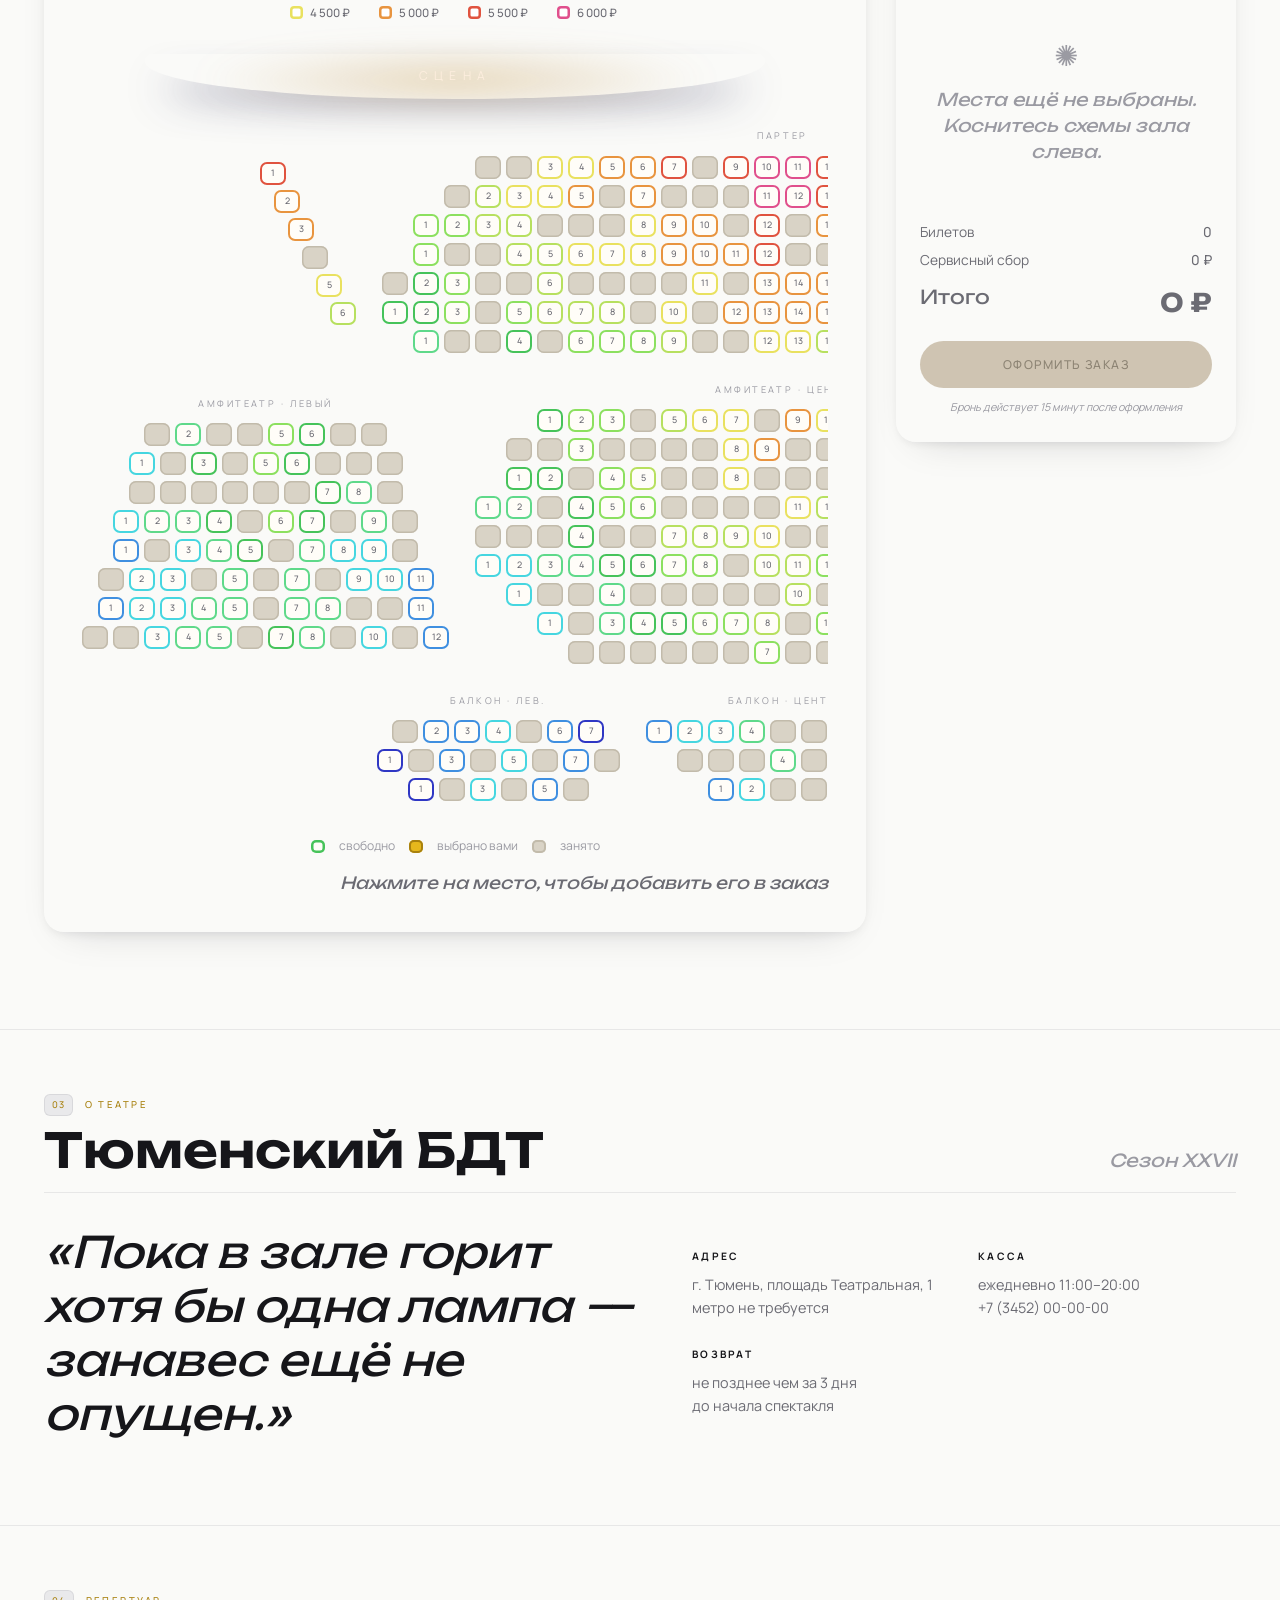
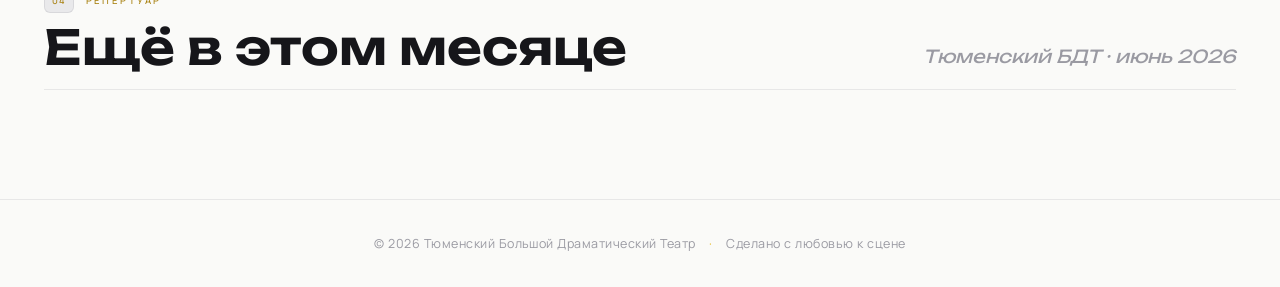
==== commit 1423795e: "feat(design): shared light tokens, Manrope+Unbounded fonts, remove grain" ====
--- a/index.html
+++ b/index.html
@@ -7,14 +7,10 @@
 <meta name="description" content="Тюменский Большой драматический театр — выбор мест и покупка билетов на спектакль «Прощальные гастроли»." />
 <link rel="preconnect" href="https://fonts.googleapis.com" />
 <link rel="preconnect" href="https://fonts.gstatic.com" crossorigin />
-<link href="https://fonts.googleapis.com/css2?family=Cormorant+Garamond:ital,wght@0,400;0,500;0,600;0,700;1,400;1,500;1,600&family=Manrope:wght@300;400;500;600;700;800&family=Unbounded:wght@400;500;600;700&display=swap" rel="stylesheet" />
+<link href="https://fonts.googleapis.com/css2?family=Manrope:wght@400;500;600;700;800&family=Unbounded:wght@400;500;600;700;800&display=swap" rel="stylesheet" />
 <link rel="stylesheet" href="styles.css" />
 </head>
 <body>
-
-<!-- grain + curtain atmosphere -->
-<div class="grain" aria-hidden="true"></div>
-<div class="vignette" aria-hidden="true"></div>
 
 <!-- ░░░ HEADER ░░░ -->
 <header class="site-head">
@@ -175,6 +171,18 @@
   </div>
 </section>
 
+<!-- ░░░ MORE THIS MONTH ░░░ -->
+<section class="more" id="more">
+  <div class="section-head">
+    <div class="sh-left">
+      <p class="section-eyebrow"><span class="se-num">04</span> Репертуар</p>
+      <h2 class="section-title">Ещё в этом месяце</h2>
+    </div>
+    <p class="section-note">Тюменский БДТ · июнь 2026</p>
+  </div>
+  <div class="more-grid" id="moreGrid"></div>
+</section>
+
 <footer class="site-foot">
   <span>© 2026 Тюменский Большой Драматический Театр</span>
   <span class="foot-dot">·</span>
--- a/styles.css
+++ b/styles.css
@@ -6,64 +6,62 @@
    ============================================================ */
 
 :root{
-  --paper:      #f7f1e6;
-  --paper-2:    #fffdf7;
-  --paper-3:    #efe7d7;
-  --cream-line: #e6dcc7;
-
-  --ink:        #2a201b;
-  --ink-2:      #5a4d42;
-  --ink-mute:   #978876;
-
-  --curtain:    #2c2e5c;   /* deep navy (primary) */
-  --curtain-lo: #1e2042;
-  --gold:       #e6b81c;
-  --gold-hi:    #f5cd33;
-  --gold-deep:  #a8810f;
-  --line:       rgba(30,28,50,.13);
-
-  --font-disp: "Cormorant Garamond", Georgia, serif;
+  --bg:        #FAFAF8;
+  --surface:   #FFFFFF;
+  --surface-2: #F4F3EF;
+
+  --ink:       #16161A;
+  --ink-2:     #6B6B73;
+  --ink-mute:  #9A9AA2;
+
+  --navy:      #1E2042;
+  --navy-hi:   #2C2E5C;
+  --gold:      #E6B81C;
+  --gold-deep: #A8810F;
+
+  --line:      rgba(20,20,30,.08);
+  --line-2:    rgba(20,20,30,.14);
+
+  --ok:        #2f9e5e;
+  --warn:      #c0492f;
+
+  --font-disp: "Unbounded", system-ui, sans-serif;
   --font-ui:   "Manrope", system-ui, sans-serif;
-  --font-acc:  "Unbounded", var(--font-ui);
 
   --r-sm: 10px;
   --r:    14px;
-  --r-lg: 22px;
-  --r-xl: 30px;
+  --r-lg: 20px;
+
   --maxw: 1280px;
   --gutter: clamp(20px, 4vw, 44px);
+
   --ease: cubic-bezier(.22,.61,.36,1);
-
-  --sh-sm: 0 2px 8px -4px rgba(60,42,18,.28);
-  --sh-md: 0 18px 40px -24px rgba(60,42,18,.45);
-  --sh-lg: 0 40px 90px -40px rgba(50,34,12,.5);
+  --t-fast: .18s;
+  --t: .32s;
+
+  --sh-sm: 0 1px 2px rgba(20,20,30,.05), 0 2px 8px -4px rgba(20,20,30,.10);
+  --sh-md: 0 4px 12px -4px rgba(20,20,30,.10), 0 16px 40px -24px rgba(20,20,30,.22);
+  --sh-lg: 0 24px 70px -40px rgba(20,20,30,.35);
 }
 
 *{box-sizing:border-box;margin:0;padding:0}
 html{scroll-behavior:smooth}
 body{
   font-family:var(--font-ui);
-  background:
-    radial-gradient(120% 70% at 50% -8%, #fffaf0 0%, transparent 55%),
-    radial-gradient(100% 60% at 100% 100%, #f0e7d5 0%, transparent 55%),
-    var(--paper);
+  background:var(--bg);
   color:var(--ink);
-  line-height:1.5;
+  line-height:1.55;
   -webkit-font-smoothing:antialiased;
   overflow-x:hidden;
 }
 a{color:inherit;text-decoration:none}
-::selection{background:var(--curtain);color:#fff5e2}
-
-/* ---- atmosphere ---- */
-.grain{
-  position:fixed;inset:0;z-index:9000;pointer-events:none;opacity:.035;
-  background-image:url("data:image/svg+xml,%3Csvg xmlns='http://www.w3.org/2000/svg' width='160' height='160'%3E%3Cfilter id='n'%3E%3CfeTurbulence type='fractalNoise' baseFrequency='.8' numOctaves='3'/%3E%3C/filter%3E%3Crect width='100%25' height='100%25' filter='url(%23n)'/%3E%3C/svg%3E");
-  mix-blend-mode:multiply;
-}
-.vignette{
-  position:fixed;inset:0;z-index:1;pointer-events:none;
-  background:radial-gradient(130% 100% at 50% 0%, transparent 70%, rgba(120,90,40,.08) 100%);
+::selection{background:var(--navy);color:#fff}
+
+[data-reveal]{opacity:0;transform:translateY(16px);transition:opacity .5s var(--ease), transform .5s var(--ease)}
+[data-reveal].is-in{opacity:1;transform:none}
+@media (prefers-reduced-motion: reduce){
+  *{animation:none !important;transition:none !important;scroll-behavior:auto !important}
+  [data-reveal]{opacity:1;transform:none}
 }
 
 /* ---- shared ---- */
@@ -319,6 +317,23 @@
 .about-cols{display:grid;grid-template-columns:1fr 1fr;gap:28px}
 .about-cols h4{font-family:var(--font-acc);font-size:.64rem;letter-spacing:.22em;text-transform:uppercase;color:var(--curtain);margin-bottom:8px}
 .about-cols p{font-size:.9rem;color:var(--ink-2);line-height:1.6}
+/* ---- more this month ---- */
+.more{max-width:var(--maxw);margin:0 auto;padding:clamp(40px,5vw,64px) var(--gutter) clamp(48px,6vw,80px);border-top:1px solid var(--line)}
+.more-grid{display:grid;grid-template-columns:repeat(auto-fill,minmax(230px,1fr));gap:26px}
+.show-card{background:var(--paper-2,var(--surface,#fff));border:1px solid var(--cream-line,var(--line-2,rgba(20,20,30,.14)));border-radius:var(--r-lg);overflow:hidden;box-shadow:var(--sh-sm);display:flex;flex-direction:column;transition:transform .35s var(--ease),box-shadow .35s var(--ease)}
+.show-card:hover{transform:translateY(-5px);box-shadow:var(--sh-md)}
+.sc-poster{position:relative;aspect-ratio:3/4;display:grid;place-items:center}
+.sc-mark{font-family:var(--font-disp);font-weight:700;font-size:3.8rem;color:rgba(255,255,255,.94);text-shadow:0 6px 22px rgba(0,0,0,.35)}
+.sc-age{position:absolute;top:12px;left:12px;font-family:var(--font-acc,var(--font-disp));font-size:.6rem;font-weight:600;letter-spacing:.04em;color:#fff;background:rgba(0,0,0,.42);backdrop-filter:blur(3px);padding:4px 10px;border-radius:999px}
+.sc-body{padding:18px 20px 20px;display:flex;flex-direction:column;gap:9px;flex:1}
+.sc-genre{font-family:var(--font-acc,var(--font-disp));font-size:.56rem;letter-spacing:.2em;text-transform:uppercase;color:var(--gold-deep)}
+.sc-title{font-family:var(--font-disp);font-size:1.4rem;font-weight:600;color:var(--ink);line-height:1.15}
+.sc-meta{font-size:.86rem;color:var(--ink-2);line-height:1.5}
+.sc-foot{margin-top:auto;display:flex;align-items:center;justify-content:space-between;gap:12px;padding-top:8px}
+.sc-price{font-family:var(--font-acc,var(--font-disp));font-weight:600;font-size:.84rem;color:var(--curtain,var(--navy-hi,#2c2e5c))}
+.sc-btn{background:linear-gradient(160deg,var(--curtain,var(--navy-hi,#2c2e5c)),var(--curtain-lo,var(--navy,#1e2042)));color:#fff5e2;padding:9px 18px;font-size:.7rem}
+.sc-btn:hover{transform:translateY(-2px);box-shadow:var(--sh-sm)}
+
 .site-foot{text-align:center;padding:34px var(--gutter);border-top:1px solid var(--line);font-size:.78rem;color:var(--ink-mute);letter-spacing:.04em}
 .foot-dot{margin:0 10px;color:var(--gold)}
 
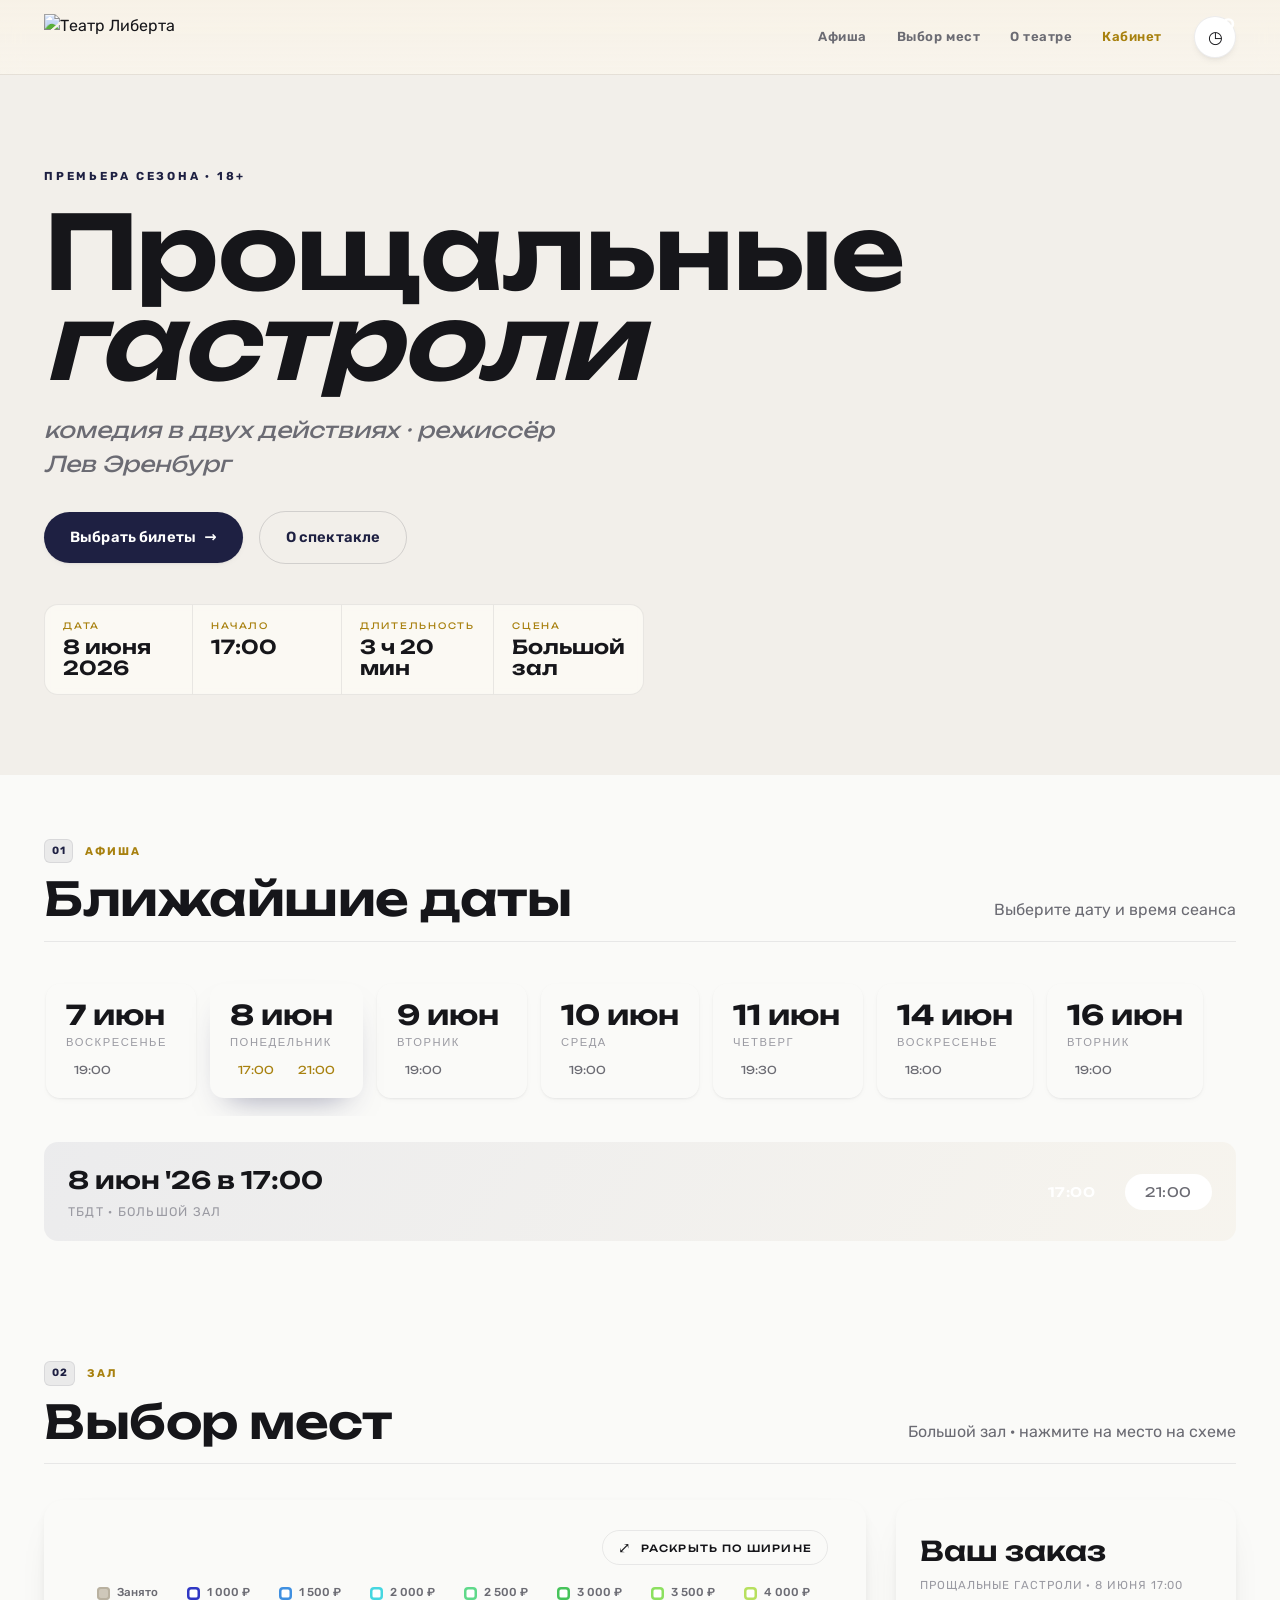
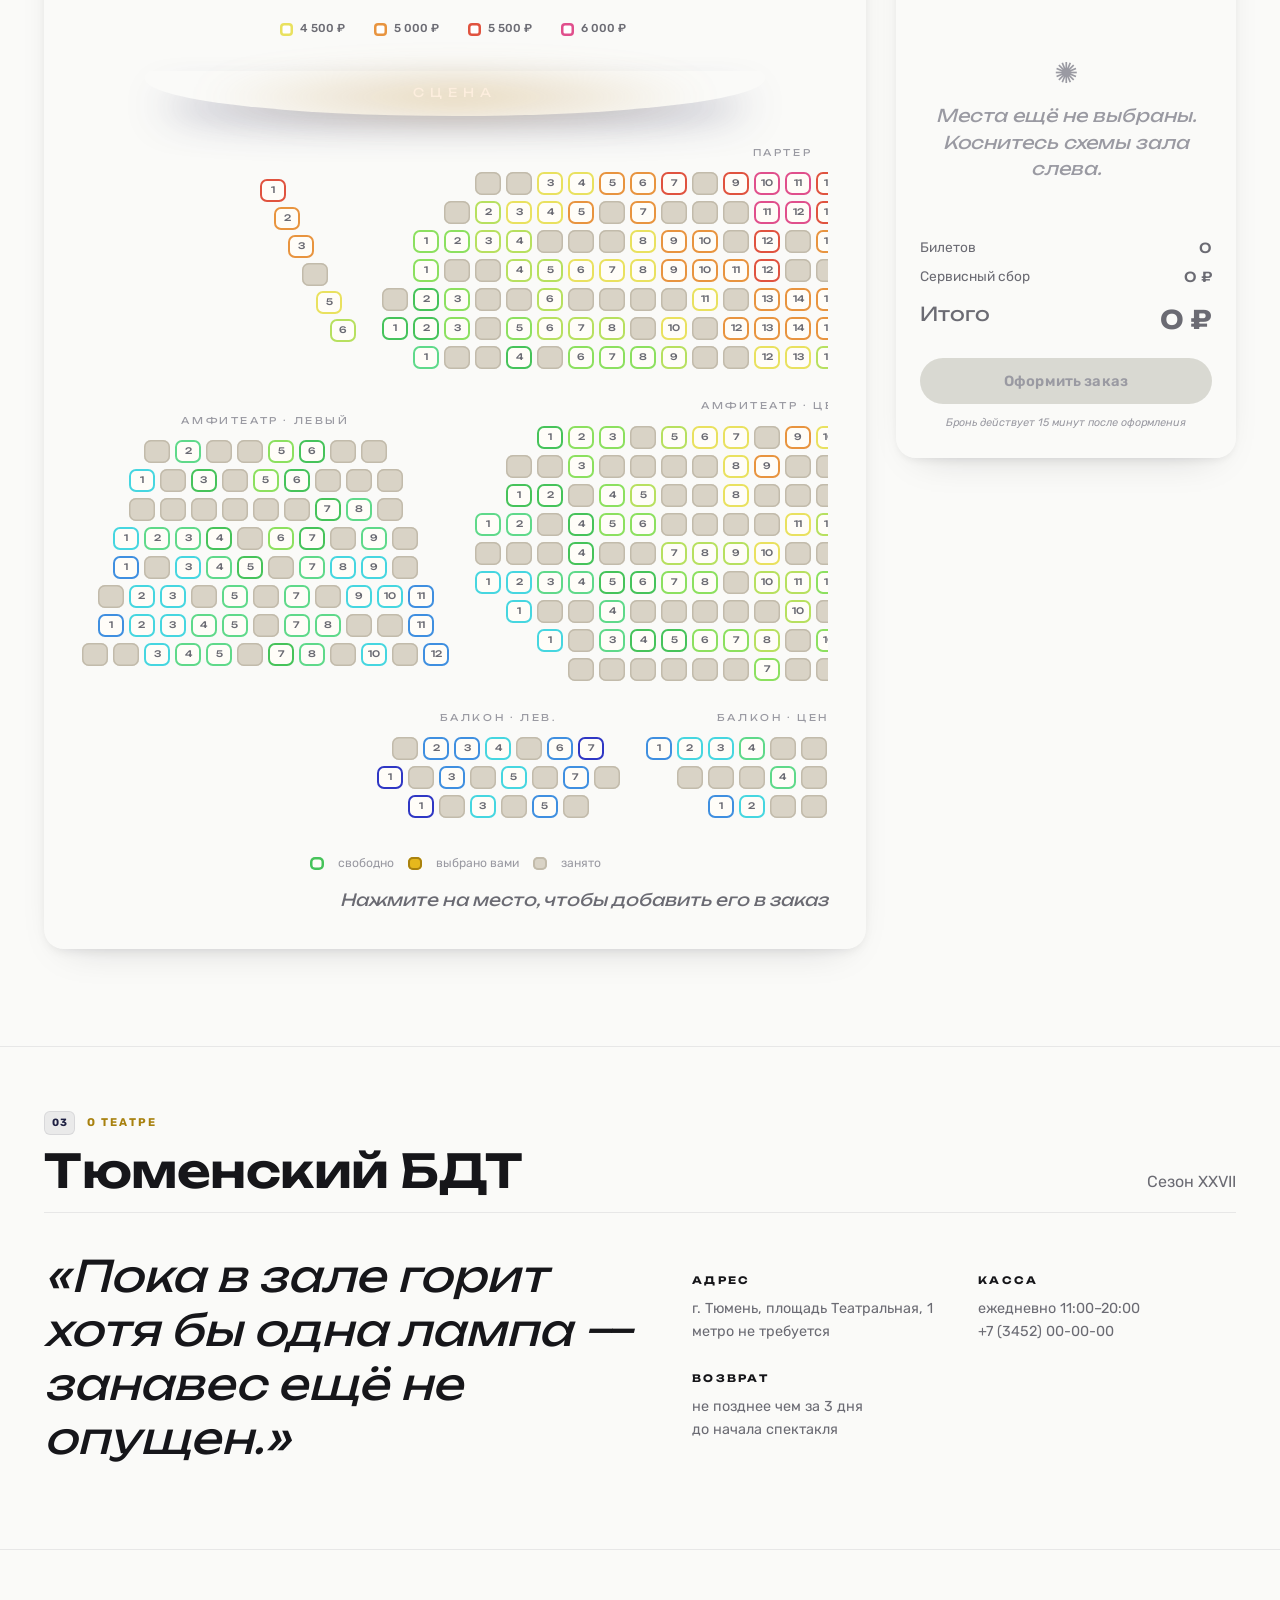
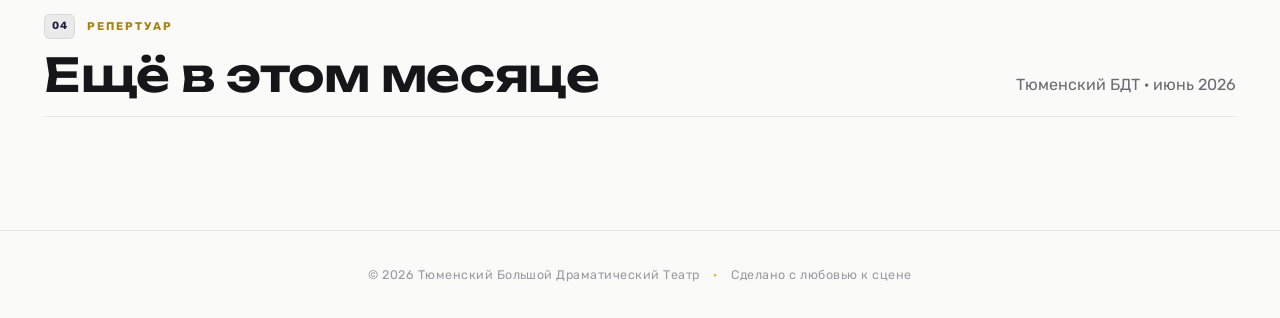
==== commit 12518ae4: "feat(design): switch UI font to Rubik (headings stay Unbounded)" ====
--- a/index.html
+++ b/index.html
@@ -7,7 +7,7 @@
 <meta name="description" content="Тюменский Большой драматический театр — выбор мест и покупка билетов на спектакль «Прощальные гастроли»." />
 <link rel="preconnect" href="https://fonts.googleapis.com" />
 <link rel="preconnect" href="https://fonts.gstatic.com" crossorigin />
-<link href="https://fonts.googleapis.com/css2?family=Manrope:wght@400;500;600;700;800&family=Unbounded:wght@400;500;600;700;800&display=swap" rel="stylesheet" />
+<link href="https://fonts.googleapis.com/css2?family=Rubik:wght@300;400;500;600;700;800&family=Unbounded:wght@400;500;600;700;800&display=swap" rel="stylesheet" />
 <link rel="stylesheet" href="styles.css" />
 </head>
 <body>
--- a/styles.css
+++ b/styles.css
@@ -1,8 +1,7 @@
 /* ============================================================
    ТБДТ · Театральная касса — LIGHT
-   Aesthetic: an ivory playbill — warm paper, espresso ink,
-   deep-navy curtain & gold-leaf accents.
-   Display: Cormorant Garamond. UI: Manrope. Labels: Unbounded.
+   Aesthetic: clean modern light theme — navy + gold accents.
+   Display: Unbounded. UI/labels: Manrope.
    ============================================================ */
 
 :root{
@@ -18,6 +17,8 @@
   --navy-hi:   #2C2E5C;
   --gold:      #E6B81C;
   --gold-deep: #A8810F;
+  --gold-hi:   #F5CD33;
+  --font-acc:  var(--font-disp);
 
   --line:      rgba(20,20,30,.08);
   --line-2:    rgba(20,20,30,.14);
@@ -26,7 +27,7 @@
   --warn:      #c0492f;
 
   --font-disp: "Unbounded", system-ui, sans-serif;
-  --font-ui:   "Manrope", system-ui, sans-serif;
+  --font-ui:   "Rubik", system-ui, sans-serif;
 
   --r-sm: 10px;
   --r:    14px;
@@ -65,47 +66,22 @@
 }
 
 /* ---- shared ---- */
-.kicker{
-  font-family:var(--font-acc);font-size:.66rem;letter-spacing:.34em;
-  text-transform:uppercase;color:var(--curtain);font-weight:500;
-}
+.kicker{font-family:var(--font-ui);font-size:.72rem;letter-spacing:.24em;text-transform:uppercase;color:var(--navy);font-weight:700}
 .kicker-dark{color:var(--gold-deep)}
-.section-head{
-  display:flex;flex-wrap:wrap;align-items:flex-end;justify-content:space-between;gap:8px 28px;
-  margin-bottom:32px;padding-bottom:18px;border-bottom:1px solid var(--line);
-}
-.sh-left{display:flex;flex-direction:column;gap:10px}
-.section-eyebrow{
-  display:inline-flex;align-items:center;gap:12px;
-  font-family:var(--font-acc);font-size:.6rem;letter-spacing:.26em;text-transform:uppercase;
-  color:var(--gold-deep);font-weight:500;
-}
-.se-num{
-  font-size:.58rem;color:var(--curtain);background:rgba(44,46,92,.08);
-  border:1px solid var(--line);border-radius:6px;padding:3px 7px;letter-spacing:.08em;
-}
-.section-title{
-  font-family:var(--font-disp);font-weight:600;
-  font-size:clamp(2rem,4.6vw,3rem);letter-spacing:0;color:var(--ink);line-height:1;
-}
-.section-note{font-family:var(--font-disp);font-style:italic;font-size:1.12rem;color:var(--ink-mute)}
-
-.btn{
-  font-family:var(--font-acc);font-weight:500;font-size:.76rem;
-  letter-spacing:.12em;text-transform:uppercase;border:none;cursor:pointer;
-  border-radius:999px;padding:15px 30px;display:inline-flex;align-items:center;gap:.6em;
-  transition:transform .35s var(--ease), box-shadow .35s var(--ease), background .3s;
-}
-.btn:active{transform:translateY(1px) scale(.99)}
-.btn-primary{
-  background:linear-gradient(160deg, var(--curtain), var(--curtain-lo));
-  color:#fdeede;
-  box-shadow:0 14px 30px -10px rgba(44,46,92,.7), inset 0 1px 0 rgba(255,255,255,.18);
-}
-.btn-primary:hover{transform:translateY(-3px);box-shadow:0 22px 44px -14px rgba(44,46,92,.85)}
-.btn-primary:disabled{background:#cfc4b2;color:#8d8474;cursor:not-allowed;box-shadow:none;transform:none}
-.btn-ghost{background:rgba(255,253,247,.6);color:var(--curtain);border:1px solid var(--curtain);backdrop-filter:blur(4px)}
-.btn-ghost:hover{background:#fff}
+.section-head{display:flex;flex-wrap:wrap;align-items:flex-end;justify-content:space-between;gap:8px 28px;margin-bottom:36px;padding-bottom:18px;border-bottom:1px solid var(--line)}
+.sh-left{display:flex;flex-direction:column;gap:12px}
+.section-eyebrow{display:inline-flex;align-items:center;gap:12px;font-family:var(--font-ui);font-size:.7rem;letter-spacing:.18em;text-transform:uppercase;color:var(--gold-deep);font-weight:700}
+.se-num{font-size:.66rem;color:var(--navy);background:rgba(30,32,66,.07);border:1px solid var(--line);border-radius:6px;padding:3px 7px;letter-spacing:.05em}
+.section-title{font-family:var(--font-disp);font-weight:600;font-size:clamp(1.9rem,4.4vw,2.9rem);letter-spacing:-.01em;color:var(--ink);line-height:1.02}
+.section-note{font-family:var(--font-ui);font-size:1rem;color:var(--ink-2)}
+
+.btn{font-family:var(--font-ui);font-weight:600;font-size:.92rem;letter-spacing:.01em;border:none;cursor:pointer;border-radius:999px;padding:14px 26px;display:inline-flex;align-items:center;gap:.55em;transition:transform var(--t) var(--ease), box-shadow var(--t) var(--ease), background var(--t-fast)}
+.btn:active{transform:translateY(1px)}
+.btn-primary{background:var(--navy);color:#fff;box-shadow:var(--sh-sm)}
+.btn-primary:hover{background:var(--navy-hi);transform:translateY(-2px);box-shadow:var(--sh-md)}
+.btn-primary:disabled{background:#D9D9D2;color:#9A9AA2;cursor:not-allowed;box-shadow:none;transform:none}
+.btn-ghost{background:transparent;color:var(--navy);border:1px solid var(--line-2)}
+.btn-ghost:hover{background:var(--surface-2);border-color:var(--navy)}
 .btn-block{width:100%;justify-content:center}
 
 /* ============================================================ HEADER */
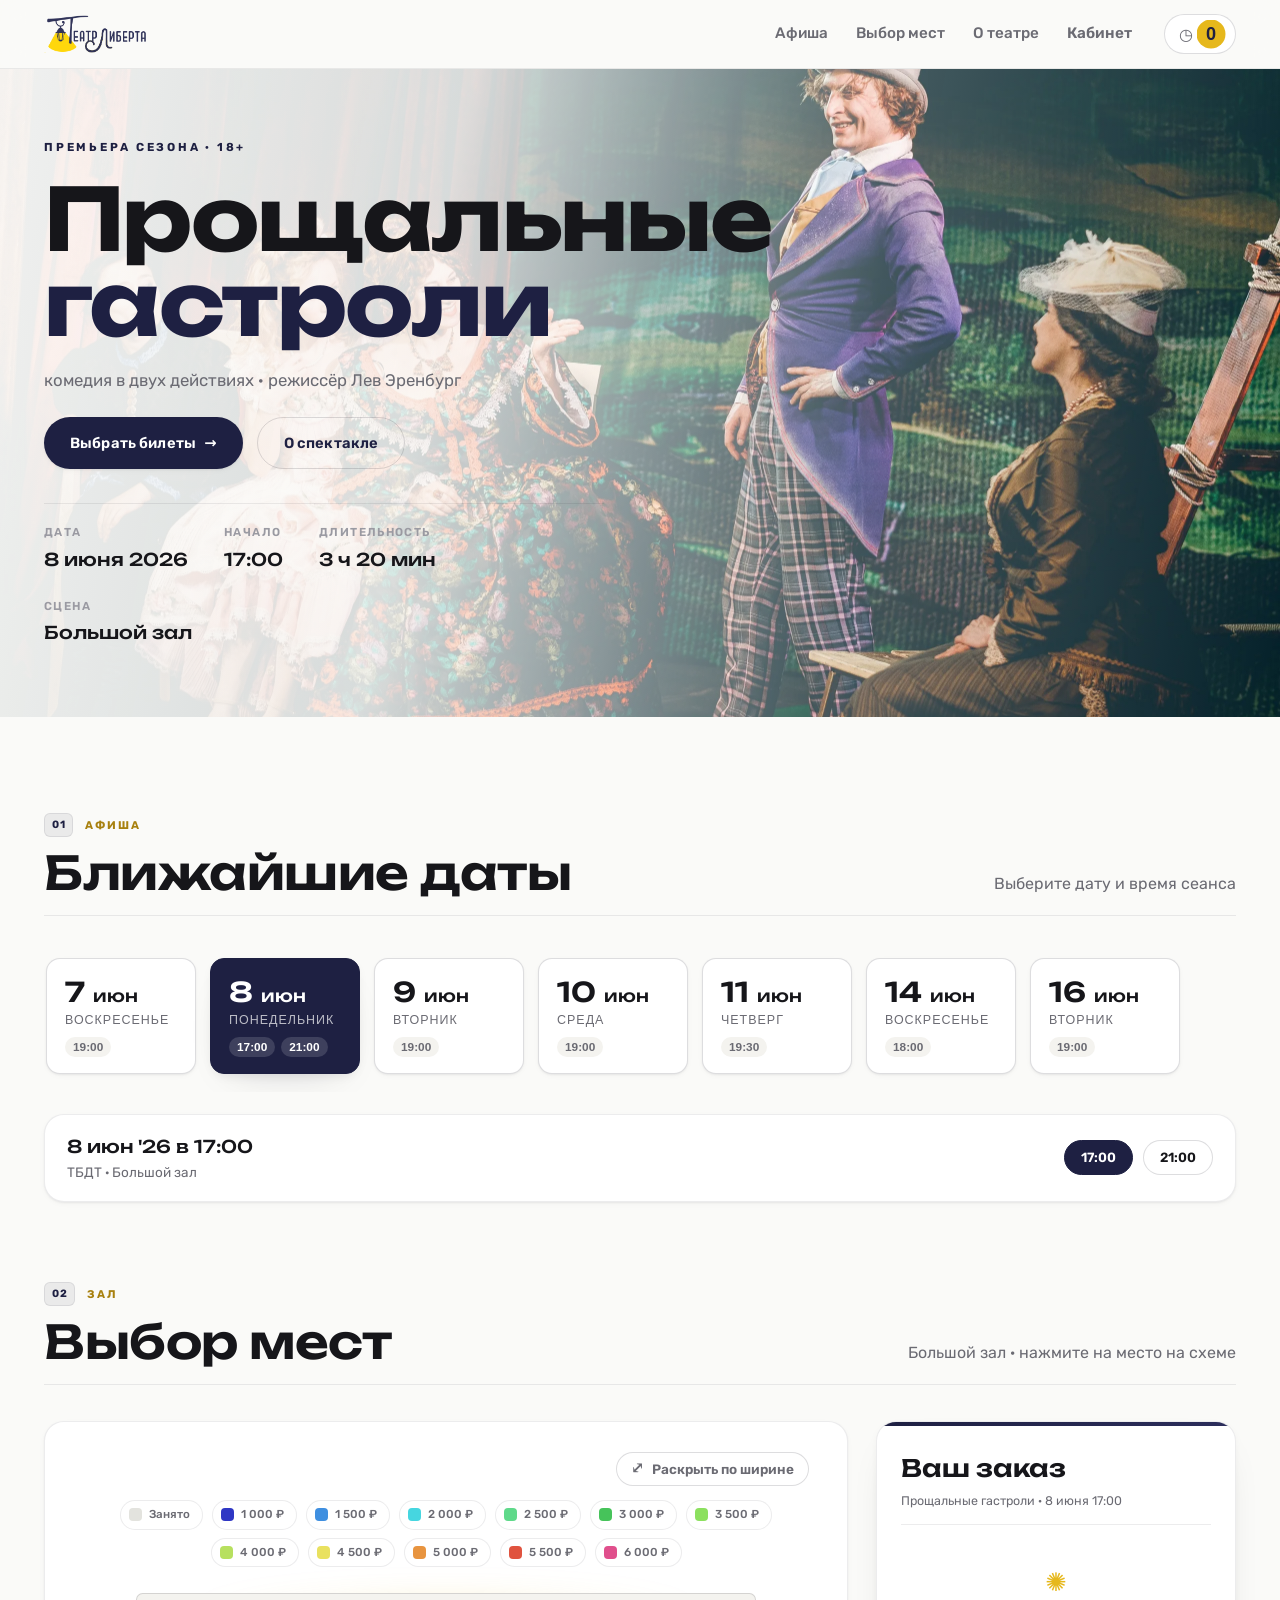
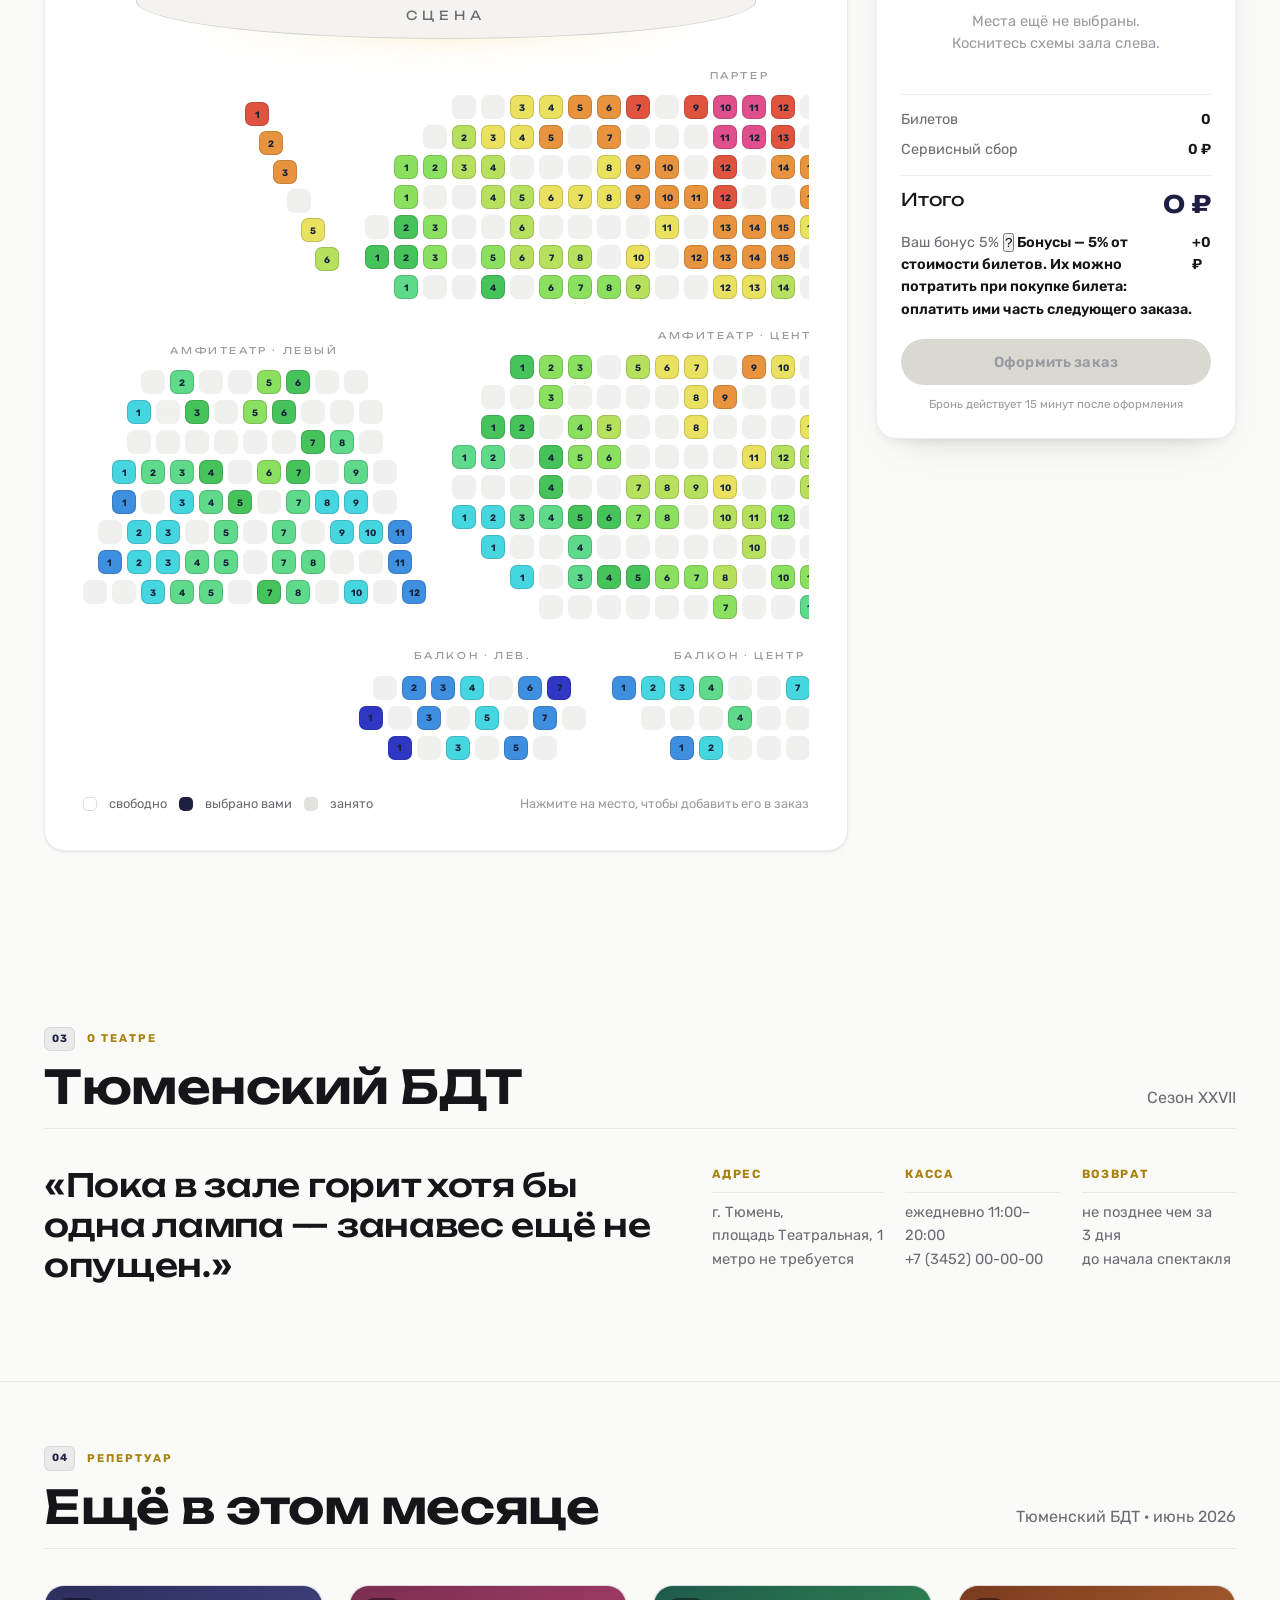
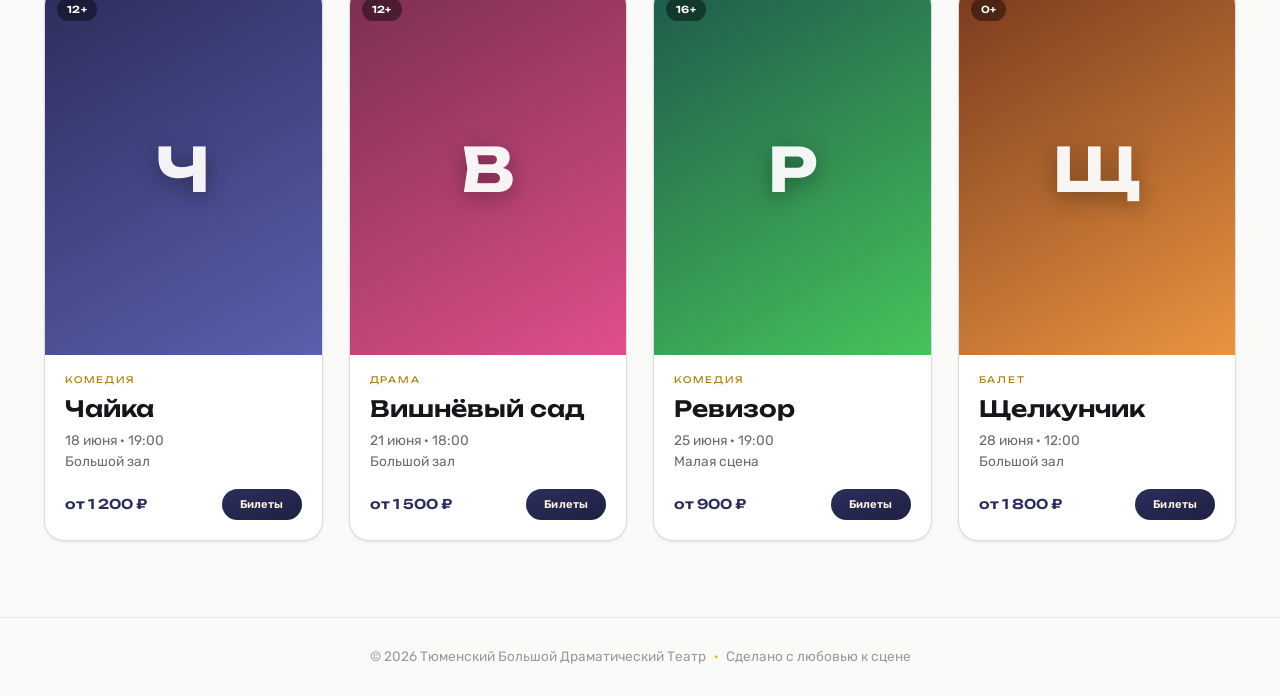
==== commit 9a21bba9: "feat(design): scroll-reveal and condensing header (public)" ====
--- a/index.html
+++ b/index.html
@@ -63,7 +63,7 @@
 
 <!-- ░░░ DATES ░░░ -->
 <section class="dates" id="afisha">
-  <div class="section-head">
+  <div class="section-head" data-reveal>
     <div class="sh-left">
       <p class="section-eyebrow"><span class="se-num">01</span> Афиша</p>
       <h2 class="section-title">Ближайшие даты</h2>
@@ -71,7 +71,7 @@
     <p class="section-note">Выберите дату и время сеанса</p>
   </div>
   <div class="date-rail" id="dateRail" role="tablist" aria-label="Даты спектакля"></div>
-  <div class="session-bar">
+  <div class="session-bar" data-reveal>
     <div class="session-info">
       <span class="si-date" id="sessionDate">8 июня '26 в 17:00</span>
       <span class="si-hall">ТБДТ · Большой зал</span>
@@ -82,7 +82,7 @@
 
 <!-- ░░░ HALL / SEAT MAP ░░░ -->
 <section class="hall" id="hall">
-  <div class="section-head">
+  <div class="section-head" data-reveal>
     <div class="sh-left">
       <p class="section-eyebrow"><span class="se-num">02</span> Зал</p>
       <h2 class="section-title">Выбор мест</h2>
@@ -90,7 +90,7 @@
     <p class="section-note">Большой зал · нажмите на место на схеме</p>
   </div>
   <div class="hall-shell">
-    <div class="hall-main">
+    <div class="hall-main" data-reveal>
       <div class="hall-toolbar">
         <button class="hall-expand" id="expandHallBtn" type="button" aria-pressed="false">
           <span class="he-icon" aria-hidden="true">⤢</span>
@@ -117,7 +117,7 @@
     </div>
 
     <!-- ORDER SUMMARY -->
-    <aside class="order" id="order" aria-label="Ваш заказ">
+    <aside class="order" id="order" aria-label="Ваш заказ" data-reveal>
       <div class="order-card">
         <header class="order-head">
           <h3>Ваш заказ</h3>
@@ -141,6 +141,16 @@
           <div class="ot-row ot-grand">
             <span>Итого</span><span id="totalSum">0 ₽</span>
           </div>
+          <div class="ot-row ot-bonus">
+            <span class="ot-bonus-label">
+              Ваш бонус 5%
+              <span class="hint">
+                <button class="hint-btn" type="button" aria-label="Подробнее о бонусах">?</button>
+                <span class="hint-pop" role="tooltip">Бонусы — 5% от стоимости билетов. Их можно потратить при покупке билета: оплатить ими часть следующего заказа.</span>
+              </span>
+            </span>
+            <span id="totalBonus">+0 ₽</span>
+          </div>
         </div>
 
         <button class="btn btn-primary btn-block" id="checkoutBtn" disabled>
@@ -154,7 +164,7 @@
 
 <!-- ░░░ ABOUT STRIP ░░░ -->
 <section class="about" id="about">
-  <div class="section-head">
+  <div class="section-head" data-reveal>
     <div class="sh-left">
       <p class="section-eyebrow"><span class="se-num">03</span> О театре</p>
       <h2 class="section-title">Тюменский БДТ</h2>
@@ -162,18 +172,18 @@
     <p class="section-note">Сезон XXVII</p>
   </div>
   <div class="about-grid">
-    <p class="about-quote">«Пока в зале горит хотя&nbsp;бы одна лампа — занавес ещё не опущен.»</p>
+    <p class="about-quote" data-reveal>«Пока в зале горит хотя&nbsp;бы одна лампа — занавес ещё не опущен.»</p>
     <div class="about-cols">
-      <div><h4>Адрес</h4><p>г.&nbsp;Тюмень, площадь&nbsp;Театральная,&nbsp;1<br>метро не требуется</p></div>
-      <div><h4>Касса</h4><p>ежедневно 11:00–20:00<br>+7&nbsp;(3452)&nbsp;00-00-00</p></div>
-      <div><h4>Возврат</h4><p>не позднее чем за 3&nbsp;дня<br>до&nbsp;начала спектакля</p></div>
+      <div data-reveal><h4>Адрес</h4><p>г.&nbsp;Тюмень, площадь&nbsp;Театральная,&nbsp;1<br>метро не требуется</p></div>
+      <div data-reveal><h4>Касса</h4><p>ежедневно 11:00–20:00<br>+7&nbsp;(3452)&nbsp;00-00-00</p></div>
+      <div data-reveal><h4>Возврат</h4><p>не позднее чем за 3&nbsp;дня<br>до&nbsp;начала спектакля</p></div>
     </div>
   </div>
 </section>
 
 <!-- ░░░ MORE THIS MONTH ░░░ -->
 <section class="more" id="more">
-  <div class="section-head">
+  <div class="section-head" data-reveal>
     <div class="sh-left">
       <p class="section-eyebrow"><span class="se-num">04</span> Репертуар</p>
       <h2 class="section-title">Ещё в этом месяце</h2>
--- a/styles.css
+++ b/styles.css
@@ -1,7 +1,7 @@
 /* ============================================================
    ТБДТ · Театральная касса — LIGHT
    Aesthetic: clean modern light theme — navy + gold accents.
-   Display: Unbounded. UI/labels: Manrope.
+   Display: Unbounded. UI/labels: Rubik.
    ============================================================ */
 
 :root{
@@ -46,6 +46,7 @@
 }
 
 *{box-sizing:border-box;margin:0;padding:0}
+[hidden]{display:none!important}
 html{scroll-behavior:smooth}
 body{
   font-family:var(--font-ui);
@@ -85,108 +86,74 @@
 .btn-block{width:100%;justify-content:center}
 
 /* ============================================================ HEADER */
-.site-head{
-  position:sticky;top:0;z-index:200;backdrop-filter:blur(12px);
-  background:linear-gradient(180deg, rgba(247,241,230,.95), rgba(247,241,230,.7));
-  border-bottom:1px solid var(--line);
-}
+.site-head{position:sticky;top:0;z-index:200;backdrop-filter:blur(12px);background:rgba(250,250,248,.78);border-bottom:1px solid var(--line);transition:background var(--t), box-shadow var(--t)}
+.site-head.scrolled{background:rgba(250,250,248,.95);box-shadow:var(--sh-sm)}
 .head-inner{max-width:var(--maxw);margin:0 auto;padding:14px var(--gutter);display:flex;align-items:center;gap:32px}
 .brand{display:flex;align-items:center;gap:14px}
-.brand-logo{height:46px;width:auto;display:block;transition:transform .3s var(--ease)}
-.brand:hover .brand-logo{transform:translateY(-1px) scale(1.02)}
-.head-nav{display:flex;gap:30px;margin-left:auto}
-.head-nav a{font-size:.82rem;font-weight:600;letter-spacing:.04em;color:var(--ink-2);position:relative;padding:4px 0;transition:color .25s}
-.head-nav a::after{content:"";position:absolute;left:0;bottom:-2px;width:0;height:1.5px;background:var(--curtain);transition:width .3s var(--ease)}
-.head-nav a:hover{color:var(--curtain)}
-.head-nav a:hover::after{width:100%}
-.head-nav a.nav-admin{color:var(--gold-deep)}
-.head-nav a.nav-admin::after{background:var(--gold-deep)}
-.head-cart{position:relative;background:#fff;border:1px solid var(--line);color:var(--curtain);width:42px;height:42px;border-radius:50%;cursor:pointer;font-size:1.05rem;display:grid;place-items:center;transition:.25s;box-shadow:0 4px 10px -6px rgba(0,0,0,.25)}
-.head-cart:hover{transform:rotate(-12deg);border-color:var(--gold)}
-.hc-count{position:absolute;top:-4px;right:-4px;min-width:20px;height:20px;padding:0 5px;background:var(--curtain);color:#fff;border-radius:999px;font-family:var(--font-acc);font-size:.6rem;font-weight:600;display:grid;place-items:center;border:2px solid var(--paper);transition:transform .3s var(--ease)}
+.brand-logo{height:38px;width:auto;display:block}
+.head-nav{display:flex;gap:28px;margin-left:auto;font-weight:500;font-size:.95rem}
+.head-nav a{position:relative;color:var(--ink-2);transition:color var(--t-fast)}
+.head-nav a::after{content:"";position:absolute;left:0;right:100%;bottom:-6px;height:2px;background:var(--gold);transition:right var(--t) var(--ease)}
+.head-nav a:hover{color:var(--ink)}
+.head-nav a:hover::after{right:0}
+.nav-admin{color:var(--navy);font-weight:600}
+.head-cart{position:relative;display:inline-flex;align-items:center;gap:8px;background:var(--surface);border:1px solid var(--line-2);border-radius:999px;padding:9px 14px;cursor:pointer;transition:transform var(--t-fast),box-shadow var(--t-fast)}
+.head-cart:hover{transform:translateY(-1px);box-shadow:var(--sh-sm)}
+.hc-icon{font-size:1rem;color:var(--ink-2)}
+.hc-count{min-width:20px;height:20px;display:inline-grid;place-items:center;background:var(--gold);color:var(--navy);font-weight:700;font-size:.78rem;border-radius:999px;padding:0 5px}
 .hc-count.bump{transform:scale(1.45)}
 
 /* ============================================================ HERO — full-bleed photo, copy on a legible scrim */
-.hero{position:relative;width:100%;min-height:min(80vh,700px);display:flex;align-items:center;overflow:hidden;padding:clamp(56px,7vw,104px) 0 clamp(48px,6vw,84px)}
-.hero-photo{
-  position:absolute;inset:0;z-index:0;pointer-events:none;
-  background:url("assets/cover.webp") center right/cover no-repeat;
-  filter:saturate(.98) contrast(1.02);
-  animation:heroZoom 18s ease-out both;
-}
-@keyframes heroZoom{from{transform:scale(1.06)}to{transform:scale(1)}}
-.hero-photo::after{content:"";position:absolute;inset:0;background:rgba(120,70,30,.06);mix-blend-mode:multiply}
-.hero-scrim{
-  position:absolute;inset:0;z-index:1;pointer-events:none;
-  background:
-    linear-gradient(90deg, var(--paper) 0%, rgba(247,241,230,.97) 34%, rgba(247,241,230,.74) 50%, rgba(247,241,230,.2) 78%, rgba(247,241,230,0) 100%),
-    linear-gradient(0deg, var(--paper) 0%, rgba(247,241,230,.22) 22%, transparent 48%),
-    linear-gradient(180deg, rgba(247,241,230,.6) 0%, transparent 16%);
-}
-.hero-inner{position:relative;z-index:2;width:100%;max-width:var(--maxw);margin:0 auto;padding:0 var(--gutter)}
-.hero-copy{max-width:600px}
-.hero-title{
-  font-family:var(--font-disp);font-weight:600;
-  font-size:clamp(3rem,8vw,7rem);line-height:.88;letter-spacing:-.015em;
-  margin:.2em 0 .26em;color:var(--ink);display:flex;flex-direction:column;
-}
-.ht-line{display:inline-block;transform:translateY(44px);opacity:0;animation:rise 1s var(--ease) forwards}
-.ht-1{animation-delay:.05s}
-.ht-2{animation-delay:.16s;font-style:italic;color:var(--curtain)}
-@keyframes rise{to{transform:translateY(0);opacity:1}}
-.hero-author{font-family:var(--font-disp);font-size:clamp(1.15rem,1.7vw,1.5rem);font-style:italic;color:var(--ink-2);max-width:34ch;animation:fade 1s ease .45s both}
-@keyframes fade{from{opacity:0}to{opacity:1}}
-.hero-actions{display:flex;align-items:center;gap:16px;flex-wrap:wrap;margin-top:30px;animation:fade 1s ease .55s both}
-.hero-facts{
-  display:flex;flex-wrap:wrap;gap:0;margin-top:40px;max-width:600px;
-  border:1px solid var(--line);border-radius:var(--r);overflow:hidden;
-  background:rgba(255,253,247,.66);backdrop-filter:blur(4px);
-  animation:fade 1s ease .65s both;
-}
-.hero-facts > div{flex:1 1 130px;padding:14px 18px;display:flex;flex-direction:column;gap:5px;border-right:1px solid var(--line)}
-.hero-facts > div:last-child{border-right:none}
-.hero-facts dt{font-family:var(--font-acc);font-size:.55rem;letter-spacing:.2em;text-transform:uppercase;color:var(--gold-deep)}
-.hero-facts dd{font-family:var(--font-disp);font-size:1.2rem;font-weight:600;color:var(--ink);line-height:1.1}
+.hero{position:relative;min-height:clamp(540px,72vh,760px);display:flex;align-items:center;overflow:hidden}
+.hero-photo{position:absolute;inset:0;background:url("assets/cover.webp") center/cover no-repeat;transform:scale(1.06);animation:heroZoom 1.4s var(--ease) forwards}
+@keyframes heroZoom{to{transform:scale(1)}}
+.hero-scrim{position:absolute;inset:0;background:linear-gradient(100deg, rgba(250,250,248,.96) 0%, rgba(250,250,248,.86) 34%, rgba(250,250,248,.25) 66%, transparent 100%)}
+.hero-inner{position:relative;max-width:var(--maxw);margin:0 auto;padding:0 var(--gutter);width:100%}
+.hero-copy{max-width:560px;display:flex;flex-direction:column;gap:20px}
+.hero-title{font-family:var(--font-disp);font-weight:700;line-height:.98;letter-spacing:-.02em;font-size:clamp(2.8rem,8vw,5.4rem);color:var(--ink)}
+.ht-line{display:block;opacity:0;transform:translateY(20px);animation:heroLine .7s var(--ease) forwards}
+.ht-1{animation-delay:.15s}
+.ht-2{animation-delay:.28s;color:var(--navy)}
+@keyframes heroLine{to{opacity:1;transform:none}}
+.hero-author{font-size:1.05rem;color:var(--ink-2)}
+.hero-actions{display:flex;gap:14px;flex-wrap:wrap;margin-top:4px}
+.hero-facts{display:flex;flex-wrap:wrap;gap:24px 36px;margin-top:14px;padding-top:20px;border-top:1px solid var(--line)}
+.hero-facts dt{font-size:.72rem;letter-spacing:.12em;text-transform:uppercase;color:var(--ink-mute);font-weight:600}
+.hero-facts dd{font-family:var(--font-disp);font-weight:500;font-size:1.1rem;color:var(--ink);margin-top:4px}
+@media (prefers-reduced-motion: reduce){.ht-line,.hero-photo{opacity:1;transform:none}}
 
 /* ============================================================ DATES */
-.dates{max-width:var(--maxw);margin:0 auto;padding:clamp(40px,5vw,64px) var(--gutter)}
-.date-rail{display:flex;gap:14px;overflow-x:auto;padding:6px 2px 18px;scrollbar-width:thin;scrollbar-color:var(--gold) transparent}
+.dates{max-width:var(--maxw);margin:0 auto;padding:clamp(56px,9vw,96px) var(--gutter) 0}
+.date-rail{display:flex;gap:14px;overflow-x:auto;padding:6px 2px 18px;scroll-snap-type:x mandatory;scrollbar-width:thin;scrollbar-color:var(--gold) transparent}
 .date-rail::-webkit-scrollbar{height:5px}
 .date-rail::-webkit-scrollbar-thumb{background:var(--gold);border-radius:9px}
-.date-card{flex:0 0 auto;min-width:150px;cursor:pointer;background:var(--paper-2);border:1px solid var(--cream-line);border-radius:var(--r);padding:18px 20px;text-align:left;transition:.32s var(--ease);position:relative;overflow:hidden;box-shadow:var(--sh-sm)}
-.date-card::before{content:"";position:absolute;left:0;top:0;bottom:0;width:3px;background:var(--curtain);transform:scaleY(0);transform-origin:top;transition:transform .35s var(--ease)}
-.date-card:hover{transform:translateY(-4px);border-color:var(--gold)}
-.date-card.active{border-color:var(--curtain);box-shadow:0 16px 32px -18px rgba(44,46,92,.5)}
-.date-card.active::before{transform:scaleY(1)}
-.dc-day{font-family:var(--font-disp);font-size:1.7rem;font-weight:600;color:var(--ink);line-height:1}
-.dc-day b{color:var(--curtain)}
-.dc-wd{font-size:.7rem;letter-spacing:.14em;text-transform:uppercase;color:var(--ink-mute);margin-top:7px}
-.dc-times{margin-top:12px;display:flex;gap:8px;flex-wrap:wrap}
-.dc-time{font-family:var(--font-acc);font-size:.68rem;color:var(--ink-2);border:1px solid var(--cream-line);border-radius:7px;padding:3px 8px}
-.date-card.active .dc-time{border-color:var(--gold);color:var(--gold-deep)}
-
-.session-bar{display:flex;align-items:center;justify-content:space-between;flex-wrap:wrap;gap:16px;margin-top:26px;padding:20px 24px;border-radius:var(--r);background:linear-gradient(120deg, rgba(44,46,92,.07), rgba(184,134,47,.05));border:1px solid var(--cream-line)}
-.session-info{display:flex;flex-direction:column;gap:3px}
-.si-date{font-family:var(--font-disp);font-size:1.5rem;font-weight:600;color:var(--curtain)}
-.si-hall{font-size:.78rem;letter-spacing:.1em;text-transform:uppercase;color:var(--ink-mute)}
-.session-times{display:flex;gap:10px}
-.time-chip{font-family:var(--font-acc);font-size:.82rem;letter-spacing:.04em;padding:10px 20px;border-radius:999px;cursor:pointer;background:#fff;border:1px solid var(--cream-line);color:var(--ink-2);transition:.25s}
-.time-chip:hover{border-color:var(--gold);color:var(--gold-deep)}
-.time-chip.active{background:var(--curtain);color:#fff;border-color:var(--curtain);font-weight:600}
+.date-card{flex:0 0 auto;scroll-snap-align:start;min-width:150px;cursor:pointer;background:var(--surface);border:1px solid var(--line-2);border-radius:var(--r);padding:16px 18px;text-align:left;box-shadow:var(--sh-sm);transition:transform var(--t-fast),border-color var(--t-fast),box-shadow var(--t-fast)}
+.date-card:hover{transform:translateY(-2px);border-color:var(--navy);box-shadow:var(--sh-md)}
+.dc-day{font-family:var(--font-disp);font-weight:500;font-size:1.05rem;color:var(--ink)}
+.dc-day b{font-size:1.7rem;font-weight:600;margin-right:4px}
+.dc-wd{font-size:.78rem;text-transform:uppercase;letter-spacing:.08em;color:var(--ink-2);margin-top:4px}
+.dc-times{display:flex;gap:6px;flex-wrap:wrap;margin-top:10px}
+.dc-time{font-size:.74rem;font-weight:600;color:var(--ink-2);background:var(--surface-2);border-radius:999px;padding:3px 8px}
+.date-card.active{background:var(--navy);border-color:var(--navy);box-shadow:var(--sh-md)}
+.date-card.active .dc-day,.date-card.active .dc-day b{color:#fff}
+.date-card.active .dc-wd{color:rgba(255,255,255,.7)}
+.date-card.active .dc-time{background:rgba(255,255,255,.14);color:#fff}
+.session-bar{display:flex;flex-wrap:wrap;align-items:center;justify-content:space-between;gap:16px;margin-top:22px;padding:18px 22px;background:var(--surface);border:1px solid var(--line);border-radius:var(--r-lg);box-shadow:var(--sh-sm)}
+.session-info{display:flex;flex-direction:column;gap:2px}
+.si-date{font-family:var(--font-disp);font-weight:500;font-size:1.1rem}
+.si-hall{font-size:.85rem;color:var(--ink-2)}
+.session-times{display:flex;gap:10px;flex-wrap:wrap}
+.time-chip{font-family:var(--font-ui);font-weight:600;border:1px solid var(--line-2);background:var(--surface);border-radius:999px;padding:9px 16px;cursor:pointer;color:var(--ink);transition:border-color var(--t-fast),background var(--t-fast),color var(--t-fast)}
+.time-chip:hover{border-color:var(--navy)}
+.time-chip.active{background:var(--navy);color:#fff;border-color:var(--navy)}
 
 /* ============================================================ HALL */
-.hall{max-width:var(--maxw);margin:0 auto;padding:clamp(36px,5vw,56px) var(--gutter) clamp(48px,6vw,80px)}
-.hall-shell{display:grid;grid-template-columns:1fr 340px;gap:30px;align-items:start}
-.hall-main{background:var(--paper-2);border:1px solid var(--cream-line);border-radius:var(--r-lg);padding:30px clamp(16px,3vw,38px) 36px;position:relative;overflow:hidden;box-shadow:var(--sh-md)}
-
+.hall{max-width:var(--maxw);margin:0 auto;padding:clamp(48px,7vw,80px) var(--gutter)}
+.hall-shell{display:grid;grid-template-columns:1fr 360px;gap:28px;align-items:start}
+.hall-main{background:var(--surface);border:1px solid var(--line);border-radius:var(--r-lg);padding:30px clamp(16px,3vw,38px) 36px;position:relative;overflow:hidden;box-shadow:var(--sh-sm)}
 .hall-toolbar{display:flex;justify-content:flex-end;margin-bottom:14px}
-.hall-expand{
-  display:inline-flex;align-items:center;gap:8px;cursor:pointer;
-  font-family:var(--font-acc);font-size:.62rem;letter-spacing:.12em;text-transform:uppercase;font-weight:500;
-  color:var(--curtain);background:var(--paper-2);border:1px solid var(--line);
-  padding:9px 15px;border-radius:999px;transition:.25s var(--ease);
-}
-.hall-expand:hover{border-color:var(--gold);color:var(--gold-deep);transform:translateY(-1px)}
+.hall-expand{display:inline-flex;align-items:center;gap:8px;font-family:var(--font-ui);font-weight:600;font-size:.85rem;border:1px solid var(--line-2);background:var(--surface);color:var(--ink-2);border-radius:999px;padding:8px 14px;cursor:pointer;transition:border-color var(--t-fast),color var(--t-fast),transform var(--t-fast)}
+.hall-expand:hover{border-color:var(--navy);color:var(--navy);transform:translateY(-1px)}
 .hall-expand .he-icon{font-size:.95rem;line-height:1}
 .hall.wide{max-width:none;width:100vw;margin-left:calc(50% - 50vw);padding-left:clamp(16px,4vw,56px);padding-right:clamp(16px,4vw,56px)}
 .hall.wide .hall-shell{grid-template-columns:1fr}
@@ -194,17 +161,14 @@
 .hall.wide .order-card{max-width:560px;margin:26px auto 0}
 .hall.wide .hall-plan{margin:0 auto}
 .hall.wide .hall-expand .he-icon{transform:rotate(45deg)}
-
-.legend{display:flex;flex-wrap:wrap;gap:8px 9px;justify-content:center;margin-bottom:28px}
-.leg-item{display:inline-flex;align-items:center;gap:7px;font-size:.72rem;font-weight:500;color:var(--ink-2);background:var(--paper-3);border:1px solid var(--cream-line);padding:5px 12px 5px 8px;border-radius:999px;cursor:default;transition:.2s}
-.leg-item:hover{background:#fff}
-.leg-sw{width:13px;height:13px;border-radius:4px;background:#fff;box-shadow:inset 0 0 0 2.5px var(--sw,#ccc)}
-.leg-item.busy .leg-sw{background:#cfc8ba;box-shadow:inset 0 0 0 2px #b9b1a0}
-
+.legend{display:flex;flex-wrap:wrap;gap:8px 9px;justify-content:center;margin-bottom:26px}
+.leg-item{display:inline-flex;align-items:center;gap:7px;font-size:.72rem;font-weight:500;color:var(--ink-2);background:var(--surface);border:1px solid var(--line);padding:5px 12px 5px 8px;border-radius:999px;cursor:default;transition:background var(--t-fast)}
+.leg-item:hover{background:var(--surface-2)}
+.leg-sw{width:13px;height:13px;border-radius:4px;background:var(--sw,#ccc)}
+.leg-item.busy .leg-sw{background:#E3E3DE}
 .stage-wrap{position:relative;margin:4px auto 30px;max-width:620px}
-.screen-glow{position:absolute;left:50%;bottom:-8px;transform:translateX(-50%);width:84%;height:54px;border-radius:50%;background:radial-gradient(ellipse at center, rgba(184,134,47,.4), transparent 70%);filter:blur(16px)}
-.stage{position:relative;text-align:center;font-family:var(--font-acc);font-size:.76rem;letter-spacing:.5em;text-transform:uppercase;color:#fdeede;padding:13px;border-radius:8px 8px 60% 60%/8px 8px 100% 100%;background:linear-gradient(180deg,var(--curtain),var(--curtain-lo));box-shadow:0 16px 38px -16px rgba(44,46,92,.7)}
-
+.screen-glow{position:absolute;left:50%;bottom:-8px;transform:translateX(-50%);width:84%;height:54px;border-radius:50%;background:radial-gradient(ellipse at center, rgba(230,184,28,.28), transparent 70%);filter:blur(16px)}
+.stage{position:relative;text-align:center;font-family:var(--font-disp);font-size:.78rem;letter-spacing:.4em;text-transform:uppercase;color:var(--ink-2);padding:12px;border-radius:8px 8px 60% 60%/8px 8px 100% 100%;background:var(--surface-2);border:1px solid var(--line-2)}
 .seatmap-scroll{overflow-x:auto;padding-bottom:10px;scrollbar-width:thin;scrollbar-color:var(--gold) transparent}
 .seatmap-scroll::-webkit-scrollbar{height:7px}
 .seatmap-scroll::-webkit-scrollbar-thumb{background:var(--gold);border-radius:9px}
@@ -212,91 +176,70 @@
 .plan-band{display:flex;align-items:center;justify-content:center;gap:26px}
 .plan-band.with-sides{align-items:stretch}
 .block{display:flex;flex-direction:column;gap:6px}
-.block-title{font-family:var(--font-acc);font-size:.58rem;letter-spacing:.28em;text-transform:uppercase;color:var(--ink-mute);text-align:center;margin-bottom:6px}
+.block-title{font-family:var(--font-disp);font-size:.58rem;letter-spacing:.28em;text-transform:uppercase;color:var(--ink-mute);text-align:center;margin-bottom:6px}
 .seat-row{display:flex;align-items:center;gap:5px;justify-content:center}
-.row-label{width:18px;text-align:center;font-family:var(--font-acc);font-size:.56rem;color:var(--ink-mute);flex:0 0 auto}
-
+.row-label{width:18px;text-align:center;font-family:var(--font-disp);font-size:.56rem;color:var(--ink-mute);flex:0 0 auto}
 .boxes{display:flex;flex-direction:column;gap:5px;justify-content:center;padding-top:6px}
 .boxes.left{align-items:flex-start}
 .boxes.right{align-items:flex-end}
 .boxes .seat-row{gap:5px}
 .box-step{margin-left:var(--ml,0)}
-
-.seat{
-  --c:#9a948a;
-  width:26px;height:23px;border-radius:7px;flex:0 0 auto;cursor:pointer;
-  background:#fffdf8;box-shadow:inset 0 0 0 2px var(--c);
-  position:relative;transition:transform .16s var(--ease), background .2s, box-shadow .2s;
-  font-family:var(--font-acc);font-size:.56rem;font-weight:500;color:var(--ink-2);
-  display:grid;place-items:center;line-height:1;padding:0;border:none;
-}
-.seat:hover:not(.busy){transform:translateY(-3px) scale(1.14);z-index:5;color:var(--ink);background:#fff}
-.seat.busy{--c:#c2bbab;background:#d9d3c6;color:transparent;cursor:not-allowed;box-shadow:inset 0 0 0 1.5px #c2bbab}
+.seat{width:24px;height:24px;flex:0 0 auto;border-radius:7px;border:1px solid rgba(20,20,30,.16);background:var(--c,var(--surface-2));color:#15233a;font-family:var(--font-ui);font-size:.58rem;font-weight:700;display:grid;place-items:center;cursor:pointer;outline:2px solid transparent;outline-offset:1px;transition:transform var(--t-fast) var(--ease),box-shadow var(--t-fast),outline-color var(--t-fast)}
+.seat:hover{transform:scale(1.22);outline-color:var(--gold);box-shadow:var(--sh-sm);z-index:3}
+.seat.selected{background:var(--navy);border-color:var(--navy);color:#fff;transform:scale(1.14);box-shadow:0 0 0 2px var(--gold)}
+.seat.busy{background:#E3E3DE;border-color:#E3E3DE;color:transparent;cursor:not-allowed;opacity:.5;outline:none}
+.seat.busy:hover{transform:none;box-shadow:none;outline-color:transparent}
 .seat.gap{visibility:hidden;pointer-events:none;box-shadow:none}
-.seat.selected{
-  background:linear-gradient(160deg,var(--gold-hi),var(--gold));
-  color:#fff;box-shadow:inset 0 0 0 2px var(--gold-deep), 0 0 0 3px rgba(214,168,71,.35), 0 6px 14px -4px rgba(184,134,47,.7);
-  transform:translateY(-2px) scale(1.05);font-weight:700;
-}
-
-.seat-tip{
-  position:fixed;z-index:9500;left:0;top:0;pointer-events:none;
-  transform:translate(-50%,-100%) translateY(-12px);
-  background:var(--ink);color:#fdf6e6;font-family:var(--font-ui);font-size:.74rem;font-weight:600;
-  letter-spacing:.01em;white-space:nowrap;padding:7px 13px;border-radius:9px;
-  box-shadow:0 12px 30px -8px rgba(20,15,40,.55);
-  opacity:0;transition:opacity .14s ease, transform .14s var(--ease);
-}
+.seat-tip{position:fixed;z-index:9000;pointer-events:none;left:0;top:0;background:var(--navy);color:#fff;font-size:.78rem;font-weight:600;padding:7px 11px;border-radius:9px;box-shadow:var(--sh-md);opacity:0;transform:translate(-50%,-100%) translateY(-8px);transition:opacity var(--t-fast),transform var(--t-fast);white-space:nowrap}
 .seat-tip.show{opacity:1;transform:translate(-50%,-100%) translateY(-16px)}
-.seat-tip::after{content:"";position:absolute;top:100%;left:50%;transform:translateX(-50%);border:6px solid transparent;border-top-color:var(--ink)}
+.seat-tip::after{content:"";position:absolute;top:100%;left:50%;transform:translateX(-50%);border:6px solid transparent;border-top-color:var(--navy)}
 .seat-tip .st-price{color:var(--gold-hi);margin-left:6px}
-
-.hall-hint{margin-top:26px;display:flex;align-items:center;gap:14px;flex-wrap:wrap;justify-content:center;font-size:.76rem;color:var(--ink-mute)}
-.hint-dot{width:14px;height:13px;border-radius:5px;display:inline-block;background:#fffdf8}
-.dot-free{box-shadow:inset 0 0 0 2.5px #46c35a}
-.dot-sel{background:var(--gold);box-shadow:inset 0 0 0 2px var(--gold-deep)}
-.dot-busy{background:#d9d3c6;box-shadow:inset 0 0 0 2px #c2bbab}
-.hall-hint em{font-style:italic;font-family:var(--font-disp);font-size:1.05rem;color:var(--ink-2);margin-left:auto}
+.hall-hint{margin-top:24px;display:flex;align-items:center;gap:12px;flex-wrap:wrap;justify-content:center;font-size:.8rem;color:var(--ink-2)}
+.hint-dot{width:14px;height:14px;border-radius:5px;display:inline-block}
+.dot-free{background:var(--surface);border:1.5px solid var(--line-2)}
+.dot-sel{background:var(--navy)}
+.dot-busy{background:#E3E3DE}
+.hall-hint em{font-style:normal;color:var(--ink-mute);margin-left:auto}
 
 /* ============================================================ ORDER */
-.order{position:sticky;top:86px}
-.order-card{background:var(--paper-2);color:var(--ink);border-radius:var(--r-lg);padding:26px 24px;box-shadow:var(--sh-md);position:relative;overflow:hidden;border:1px solid var(--cream-line)}
-.order-card::before{content:"";position:absolute;top:0;left:0;right:0;height:5px;background:repeating-linear-gradient(90deg,var(--curtain) 0 14px,var(--curtain-lo) 14px 28px)}
-.order-head{border-bottom:1.5px dashed var(--cream-line);padding-bottom:14px;margin-bottom:14px;margin-top:4px}
-.order-head h3{font-family:var(--font-disp);font-size:1.7rem;font-weight:600}
-.order-show{font-size:.72rem;letter-spacing:.08em;text-transform:uppercase;color:var(--ink-mute)}
-.order-list{list-style:none;display:flex;flex-direction:column;gap:9px;min-height:90px;max-height:300px;overflow-y:auto}
-.order-empty{text-align:center;color:var(--ink-mute);font-family:var(--font-disp);font-style:italic;font-size:1.1rem;padding:26px 8px;line-height:1.5}
-.oe-mark{display:block;font-size:1.8rem;color:var(--curtain);margin-bottom:8px;font-style:normal}
-.order-item{display:flex;align-items:center;gap:12px;background:var(--paper-3);border-radius:10px;padding:9px 11px;animation:slideIn .3s var(--ease)}
-@keyframes slideIn{from{opacity:0;transform:translateX(12px)}to{opacity:1;transform:translateX(0)}}
-.oi-chip{width:9px;height:26px;border-radius:4px;flex:0 0 auto}
-.oi-info{flex:1;line-height:1.25}
+.order{position:sticky;top:90px}
+.order-card{background:var(--surface);color:var(--ink);border-radius:var(--r-lg);padding:24px;box-shadow:var(--sh-md);position:relative;overflow:hidden;border:1px solid var(--line)}
+.order-card::before{content:"";position:absolute;top:0;left:0;right:0;height:4px;background:linear-gradient(90deg,var(--navy),var(--navy-hi))}
+.order-head{border-bottom:1px solid var(--line);padding-bottom:14px;margin-bottom:14px;margin-top:4px}
+.order-head h3{font-family:var(--font-disp);font-size:1.5rem;font-weight:600}
+.order-show{font-size:.78rem;color:var(--ink-2);margin-top:4px;display:block}
+.order-list{list-style:none;display:flex;flex-direction:column;gap:9px;min-height:90px;max-height:320px;overflow-y:auto}
+.order-empty{text-align:center;color:var(--ink-mute);font-size:.92rem;padding:24px 8px;line-height:1.5}
+.oe-mark{display:block;font-size:1.6rem;color:var(--gold);margin-bottom:8px}
+.order-item{display:flex;align-items:center;gap:12px;background:var(--surface-2);border-radius:10px;padding:9px 11px;animation:slideIn .3s var(--ease)}
+@keyframes slideIn{from{opacity:0;transform:translateX(10px)}to{opacity:1;transform:none}}
+.oi-chip{width:8px;height:30px;border-radius:4px;flex:0 0 auto}
+.oi-info{flex:1;line-height:1.3;display:flex;flex-direction:column}
 .oi-seat{font-weight:700;font-size:.88rem}
-.oi-zone{font-size:.67rem;color:var(--ink-mute);letter-spacing:.03em}
-.oi-price{font-family:var(--font-acc);font-weight:500;font-size:.84rem}
-.oi-rm{background:none;border:none;cursor:pointer;color:var(--ink-mute);font-size:.95rem;width:24px;height:24px;border-radius:50%;transition:.2s;flex:0 0 auto}
-.oi-rm:hover{background:rgba(44,46,92,.1);color:var(--curtain)}
-.order-totals{border-top:1.5px dashed var(--cream-line);margin-top:16px;padding-top:14px;display:flex;flex-direction:column;gap:7px}
-.ot-row{display:flex;justify-content:space-between;font-size:.86rem;color:var(--ink-2)}
-.ot-row span:last-child{font-family:var(--font-acc);font-weight:500}
-.ot-grand{margin-top:6px}
-.ot-grand span:first-child{font-family:var(--font-disp);font-size:1.2rem}
-.ot-grand span:last-child{font-family:var(--font-disp)!important;font-size:1.6rem!important;font-weight:700;color:var(--curtain)}
+.oi-zone{font-size:.7rem;color:var(--ink-mute)}
+.oi-price{font-family:var(--font-ui);font-weight:600;font-size:.86rem}
+.oi-rm{background:none;border:none;cursor:pointer;color:var(--ink-mute);font-size:.95rem;width:26px;height:26px;border-radius:50%;transition:background var(--t-fast),color var(--t-fast);flex:0 0 auto}
+.oi-rm:hover{background:rgba(30,32,66,.1);color:var(--navy)}
+.order-totals{border-top:1px solid var(--line);margin-top:16px;padding-top:14px;display:flex;flex-direction:column;gap:8px}
+.ot-row{display:flex;justify-content:space-between;font-size:.9rem;color:var(--ink-2)}
+.ot-row span:last-child{font-weight:600;color:var(--ink)}
+.ot-grand{margin-top:6px;padding-top:10px;border-top:1px solid var(--line)}
+.ot-grand span:first-child{font-family:var(--font-disp);font-size:1.1rem;color:var(--ink)}
+.ot-grand span:last-child{font-family:var(--font-disp);font-size:1.5rem;font-weight:700;color:var(--navy)}
 .order-card .btn-primary{margin-top:18px}
-.order-fineprint{text-align:center;font-size:.68rem;color:var(--ink-mute);margin-top:11px;font-style:italic}
+.order-fineprint{text-align:center;font-size:.72rem;color:var(--ink-mute);margin-top:11px}
 
 /* ============================================================ ABOUT */
-.about{max-width:var(--maxw);margin:20px auto;padding:clamp(40px,5vw,72px) var(--gutter);border-top:1px solid var(--line)}
-.about-grid{display:grid;grid-template-columns:1.1fr 1fr;gap:50px;align-items:center}
-.about-quote{font-family:var(--font-disp);font-style:italic;font-size:clamp(1.7rem,3.4vw,2.7rem);line-height:1.25;color:var(--ink)}
-.about-cols{display:grid;grid-template-columns:1fr 1fr;gap:28px}
-.about-cols h4{font-family:var(--font-acc);font-size:.64rem;letter-spacing:.22em;text-transform:uppercase;color:var(--curtain);margin-bottom:8px}
-.about-cols p{font-size:.9rem;color:var(--ink-2);line-height:1.6}
+.about{max-width:var(--maxw);margin:0 auto;padding:clamp(56px,9vw,96px) var(--gutter)}
+.about-grid{display:grid;grid-template-columns:1.2fr 1fr;gap:40px;align-items:start}
+.about-quote{font-family:var(--font-disp);font-weight:500;font-size:clamp(1.4rem,2.6vw,2rem);line-height:1.25;letter-spacing:-.01em;color:var(--ink)}
+.about-cols{display:grid;grid-template-columns:repeat(3,1fr);gap:22px}
+.about-cols h4{font-size:.74rem;letter-spacing:.14em;text-transform:uppercase;color:var(--gold-deep);font-weight:700;margin-bottom:8px;padding-bottom:8px;border-bottom:1px solid var(--line)}
+.about-cols p{font-size:.92rem;color:var(--ink-2);line-height:1.6}
 /* ---- more this month ---- */
 .more{max-width:var(--maxw);margin:0 auto;padding:clamp(40px,5vw,64px) var(--gutter) clamp(48px,6vw,80px);border-top:1px solid var(--line)}
 .more-grid{display:grid;grid-template-columns:repeat(auto-fill,minmax(230px,1fr));gap:26px}
-.show-card{background:var(--paper-2,var(--surface,#fff));border:1px solid var(--cream-line,var(--line-2,rgba(20,20,30,.14)));border-radius:var(--r-lg);overflow:hidden;box-shadow:var(--sh-sm);display:flex;flex-direction:column;transition:transform .35s var(--ease),box-shadow .35s var(--ease)}
+.show-card{background:var(--surface);border:1px solid var(--line-2);border-radius:var(--r-lg);overflow:hidden;box-shadow:var(--sh-sm);display:flex;flex-direction:column;transition:transform .35s var(--ease),box-shadow .35s var(--ease)}
 .show-card:hover{transform:translateY(-5px);box-shadow:var(--sh-md)}
 .sc-poster{position:relative;aspect-ratio:3/4;display:grid;place-items:center}
 .sc-mark{font-family:var(--font-disp);font-weight:700;font-size:3.8rem;color:rgba(255,255,255,.94);text-shadow:0 6px 22px rgba(0,0,0,.35)}
@@ -306,91 +249,78 @@
 .sc-title{font-family:var(--font-disp);font-size:1.4rem;font-weight:600;color:var(--ink);line-height:1.15}
 .sc-meta{font-size:.86rem;color:var(--ink-2);line-height:1.5}
 .sc-foot{margin-top:auto;display:flex;align-items:center;justify-content:space-between;gap:12px;padding-top:8px}
-.sc-price{font-family:var(--font-acc,var(--font-disp));font-weight:600;font-size:.84rem;color:var(--curtain,var(--navy-hi,#2c2e5c))}
-.sc-btn{background:linear-gradient(160deg,var(--curtain,var(--navy-hi,#2c2e5c)),var(--curtain-lo,var(--navy,#1e2042)));color:#fff5e2;padding:9px 18px;font-size:.7rem}
+.sc-price{font-family:var(--font-acc,var(--font-disp));font-weight:600;font-size:.84rem;color:var(--navy-hi)}
+.sc-btn{background:linear-gradient(160deg,var(--navy-hi),var(--navy));color:#fff5e2;padding:9px 18px;font-size:.7rem}
 .sc-btn:hover{transform:translateY(-2px);box-shadow:var(--sh-sm)}
 
-.site-foot{text-align:center;padding:34px var(--gutter);border-top:1px solid var(--line);font-size:.78rem;color:var(--ink-mute);letter-spacing:.04em}
-.foot-dot{margin:0 10px;color:var(--gold)}
+.site-foot{max-width:var(--maxw);margin:0 auto;padding:28px var(--gutter);display:flex;flex-wrap:wrap;gap:8px;align-items:center;justify-content:center;border-top:1px solid var(--line);color:var(--ink-mute);font-size:.85rem}
+.foot-dot{color:var(--gold)}
 
 /* ============================================================ MODAL */
-.modal{position:fixed;inset:0;z-index:1000;display:none}
-.modal.open{display:block}
-.modal-backdrop{position:absolute;inset:0;background:rgba(60,40,20,.4);backdrop-filter:blur(5px);animation:fade .3s}
-.modal-panel{position:absolute;left:50%;top:50%;transform:translate(-50%,-48%);width:min(820px,94vw);max-height:92vh;overflow-y:auto;background:var(--paper-2);border:1px solid var(--cream-line);border-radius:var(--r-lg);box-shadow:0 50px 120px -30px rgba(40,25,10,.5);animation:pop .4s var(--ease) forwards}
-@keyframes pop{to{transform:translate(-50%,-50%)}}
-.modal-x{position:absolute;top:16px;right:18px;z-index:5;background:var(--paper-3);border:1px solid var(--cream-line);color:var(--ink-2);width:34px;height:34px;border-radius:50%;cursor:pointer;transition:.2s;font-size:.85rem}
-.modal-x:hover{background:var(--curtain);color:#fff;border-color:var(--curtain)}
-.modal-body{padding:38px clamp(24px,4vw,48px) 42px}
-.modal-title{font-family:var(--font-disp);font-size:clamp(2rem,4vw,2.8rem);font-weight:600;margin:6px 0 26px}
-.modal-cols{display:grid;grid-template-columns:1.3fr 1fr;gap:34px}
-.field{display:flex;flex-direction:column;gap:6px;margin-bottom:16px}
-.field span{font-size:.72rem;letter-spacing:.08em;text-transform:uppercase;color:var(--ink-mute);font-weight:600}
-.field input{background:#fff;border:1px solid var(--cream-line);border-radius:10px;padding:12px 14px;color:var(--ink);font-family:var(--font-ui);font-size:.95rem;transition:.2s}
-.field input::placeholder{color:var(--ink-mute);opacity:.7}
-.field input:focus{outline:none;border-color:var(--gold);box-shadow:0 0 0 3px rgba(214,168,71,.18)}
-.field input:invalid:not(:placeholder-shown){border-color:var(--curtain)}
+.modal{position:fixed;inset:0;z-index:1000;display:grid;place-items:center;padding:20px;visibility:hidden;opacity:0;transition:opacity var(--t),visibility var(--t)}
+.modal.open{visibility:visible;opacity:1}
+.modal-backdrop{position:absolute;inset:0;background:rgba(20,20,30,.45);backdrop-filter:blur(3px)}
+.modal-panel{position:relative;width:min(880px,100%);max-height:90vh;overflow:auto;background:var(--surface);border-radius:var(--r-lg);box-shadow:var(--sh-lg);padding:34px;transform:translateY(16px) scale(.98);transition:transform var(--t) var(--ease)}
+.modal.open .modal-panel{transform:none}
+.modal-x{position:absolute;top:16px;right:16px;width:38px;height:38px;border-radius:50%;border:1px solid var(--line-2);background:var(--surface);cursor:pointer;font-size:1rem;color:var(--ink-2);transition:background var(--t-fast),transform var(--t-fast)}
+.modal-x:hover{background:var(--surface-2);transform:rotate(90deg)}
+.modal-title{font-family:var(--font-disp);font-weight:600;font-size:clamp(1.6rem,3vw,2.2rem);margin:6px 0 22px;color:var(--ink)}
+.modal-cols{display:grid;grid-template-columns:1.3fr 1fr;gap:30px}
+.ck-form{display:flex;flex-direction:column;gap:16px}
+.field{display:flex;flex-direction:column;gap:6px}
+.field>span{font-size:.78rem;font-weight:600;letter-spacing:.06em;text-transform:uppercase;color:var(--ink-2)}
+.field input{font-family:var(--font-ui);font-size:1rem;padding:12px 14px;border:1px solid var(--line-2);border-radius:var(--r-sm);background:var(--surface);color:var(--ink);transition:border-color var(--t-fast),box-shadow var(--t-fast)}
+.field input:focus{outline:none;border-color:var(--navy);box-shadow:0 0 0 3px rgba(30,32,66,.12)}
 .field-row{display:grid;grid-template-columns:1fr 1fr;gap:14px}
-.pay{border:none;margin:6px 0 18px}
-.pay legend{font-size:.72rem;letter-spacing:.08em;text-transform:uppercase;color:var(--ink-mute);font-weight:600;margin-bottom:10px}
-.pay-opt{display:flex;align-items:center;gap:10px;padding:11px 14px;border:1px solid var(--cream-line);border-radius:10px;margin-bottom:8px;cursor:pointer;font-size:.9rem;color:var(--ink-2);transition:.2s}
-.pay-opt:hover{border-color:var(--gold)}
-.pay-opt:has(input:checked){border-color:var(--curtain);background:rgba(44,46,92,.05);color:var(--ink)}
-.pay-opt input{accent-color:var(--curtain)}
-.agree{display:flex;gap:10px;align-items:flex-start;font-size:.82rem;color:var(--ink-2);margin-bottom:20px;cursor:pointer}
-.agree input{accent-color:var(--curtain);margin-top:2px}
-.ck-summary{background:var(--paper-3);border:1px solid var(--cream-line);border-radius:var(--r);padding:22px 20px;align-self:start}
-.ck-summary h4{font-family:var(--font-disp);font-size:1.3rem;font-weight:600;margin-bottom:14px}
-.ck-seatlist{list-style:none;display:flex;flex-direction:column;gap:8px;max-height:200px;overflow-y:auto;margin-bottom:14px}
-.ck-seatlist li{display:flex;justify-content:space-between;font-size:.84rem;color:var(--ink-2);padding-bottom:8px;border-bottom:1px solid var(--cream-line)}
-.ck-seatlist .cs-price{font-family:var(--font-acc);color:var(--gold-deep)}
-.ck-total{display:flex;justify-content:space-between;align-items:baseline;padding-top:6px;border-top:1.5px dashed var(--cream-line)}
-.ck-total span{font-size:.78rem;letter-spacing:.08em;text-transform:uppercase;color:var(--ink-mute)}
-.ck-total strong{font-family:var(--font-disp);font-size:1.7rem;color:var(--curtain)}
-.ck-note{font-size:.72rem;color:var(--ink-mute);margin-top:14px;line-height:1.5;font-style:italic}
-
+.pay{border:1px solid var(--line);border-radius:var(--r);padding:16px;display:flex;flex-direction:column;gap:10px}
+.pay legend{font-size:.78rem;font-weight:700;letter-spacing:.06em;text-transform:uppercase;color:var(--ink-2);padding:0 6px}
+.pay-opt{display:flex;align-items:center;gap:10px;cursor:pointer;font-size:.95rem;color:var(--ink)}
+.pay-opt input{accent-color:var(--navy)}
+.agree{display:flex;align-items:flex-start;gap:10px;font-size:.88rem;color:var(--ink-2)}
+.agree input{accent-color:var(--navy);margin-top:2px}
+.btn-pay{margin-top:4px}
+.ck-summary{background:var(--surface-2);border-radius:var(--r);padding:20px;align-self:start}
+.ck-summary h4{font-family:var(--font-disp);font-weight:600;margin-bottom:12px;color:var(--ink)}
+.ck-seatlist{list-style:none;display:flex;flex-direction:column;gap:8px;font-size:.9rem;color:var(--ink-2)}
+.ck-seatlist li{display:flex;justify-content:space-between;gap:10px}
+.cs-price{font-weight:600;color:var(--ink)}
+.ck-total{display:flex;justify-content:space-between;align-items:baseline;margin-top:14px;padding-top:14px;border-top:1px solid var(--line)}
+.ck-total strong{font-family:var(--font-disp);font-weight:600;font-size:1.3rem;color:var(--navy)}
+.ck-note{font-size:.78rem;color:var(--ink-mute);margin-top:10px}
 .modal-success{text-align:center}
-.ticket{display:grid;grid-template-columns:1fr auto 1fr;align-items:stretch;background:linear-gradient(135deg,#fffdf7,#f4ead6);color:var(--ink);border:1px solid var(--cream-line);border-radius:16px;overflow:hidden;text-align:left;margin-bottom:24px;box-shadow:0 30px 60px -28px rgba(80,50,20,.4)}
-.ticket-perf{padding:28px 26px}
-.ticket-perf h2{font-family:var(--font-disp);font-size:2.4rem;font-weight:700;margin:6px 0 8px;color:var(--curtain)}
-.ticket-perf p{font-size:.86rem;color:var(--ink-2)}
-.ticket-tear{width:2px;background:repeating-linear-gradient(180deg,transparent 0 7px,var(--cream-line) 7px 14px);position:relative}
-.ticket-tear::before,.ticket-tear::after{content:"";position:absolute;left:50%;transform:translateX(-50%);width:22px;height:22px;border-radius:50%;background:var(--paper-2)}
-.ticket-tear::before{top:-11px}.ticket-tear::after{bottom:-11px}
-.ticket-seats{padding:28px 26px;display:flex;flex-direction:column;justify-content:center;background:rgba(44,46,92,.04)}
-.ts-label{font-size:.64rem;letter-spacing:.18em;text-transform:uppercase;color:var(--ink-mute);margin-bottom:6px}
-.ts-list{font-family:var(--font-disp);font-size:1.2rem;font-weight:600;line-height:1.35;color:var(--ink)}
-.ts-paid{display:flex;justify-content:space-between;align-items:baseline;margin-top:16px;padding-top:12px;border-top:1.5px dashed var(--cream-line)}
-.ts-paid span{font-size:.72rem;text-transform:uppercase;letter-spacing:.08em;color:var(--ink-mute)}
-.ts-paid strong{font-family:var(--font-disp);font-size:1.5rem;color:var(--curtain)}
-.success-msg{font-family:var(--font-disp);font-style:italic;font-size:1.3rem;color:var(--ink);margin-bottom:22px}
-
-.toast{position:fixed;left:50%;bottom:34px;transform:translateX(-50%) translateY(120px);background:var(--ink);color:#fdf6e6;padding:13px 24px;border-radius:999px;font-size:.86rem;font-weight:600;box-shadow:0 18px 40px -12px rgba(0,0,0,.5);z-index:1200;opacity:0;transition:transform .45s var(--ease),opacity .35s;pointer-events:none;border-left:4px solid var(--gold)}
-.toast.show{transform:translateX(-50%) translateY(0);opacity:1}
+.ticket{display:grid;grid-template-columns:1.4fr 1fr;background:var(--navy);color:#fff;border-radius:var(--r-lg);overflow:hidden;text-align:left}
+.ticket-perf{padding:26px}
+.ticket-perf h2{font-family:var(--font-disp);font-weight:600;font-size:1.6rem;margin:8px 0}
+.ticket-tear{width:0;border-left:2px dashed rgba(255,255,255,.4)}
+.ticket-seats{padding:26px;background:rgba(255,255,255,.06)}
+.ts-label{font-size:.74rem;letter-spacing:.12em;text-transform:uppercase;color:rgba(255,255,255,.6)}
+.ts-list{font-family:var(--font-disp);font-size:1.2rem;margin:6px 0 16px}
+.ts-paid{display:flex;justify-content:space-between;align-items:baseline;border-top:1px solid rgba(255,255,255,.18);padding-top:12px}
+.ts-paid strong{font-family:var(--font-disp);color:var(--gold)}
+.success-msg{color:var(--ink-2);margin:22px 0}
+.toast{position:fixed;left:50%;bottom:28px;transform:translate(-50%,20px);z-index:1200;background:var(--navy);color:#fff;font-weight:600;font-size:.92rem;padding:13px 22px;border-radius:999px;box-shadow:var(--sh-lg);opacity:0;visibility:hidden;transition:opacity var(--t) var(--ease),transform var(--t) var(--ease),visibility var(--t)}
+.toast.show{opacity:1;visibility:visible;transform:translate(-50%,0)}
 
 /* ============================================================ RESPONSIVE */
 @media(max-width:980px){
   .hall-shell{grid-template-columns:1fr}
   .order{position:static}
   .order-card{max-width:480px;margin:0 auto}
-  .about-grid{grid-template-columns:1fr;gap:34px}
   .modal-cols{grid-template-columns:1fr}
   .ck-summary{order:-1}
 }
+@media (max-width:760px){.about-grid{grid-template-columns:1fr}.about-cols{grid-template-columns:1fr 1fr}}
 @media(max-width:680px){
   .head-nav{gap:18px}
   .head-nav a:not(.nav-admin){display:none}
   .hero{min-height:auto;padding:48px 0 40px}
   .hero-scrim{background:
-    linear-gradient(180deg, rgba(247,241,230,.5) 0%, rgba(247,241,230,.86) 42%, var(--paper) 78%),
-    linear-gradient(90deg, var(--paper), rgba(247,241,230,.5))}
+    linear-gradient(180deg, rgba(250,250,248,.5) 0%, rgba(250,250,248,.86) 42%, rgba(250,250,248,1) 78%),
+    linear-gradient(90deg, rgba(250,250,248,1), rgba(250,250,248,.5))}
   .hero-actions .btn{flex:1 1 auto;justify-content:center}
   .hall-main{padding:22px 12px 28px}
   .seat{width:22px;height:20px;font-size:.5rem}
-  .ticket{grid-template-columns:1fr}
-  .ticket-tear{width:auto;height:2px;background:repeating-linear-gradient(90deg,transparent 0 7px,var(--cream-line) 7px 14px)}
-  .ticket-tear::before{top:50%;left:-11px;transform:translateY(-50%)}
-  .ticket-tear::after{top:50%;right:-11px;left:auto;bottom:auto;transform:translateY(-50%)}
-  .field-row{grid-template-columns:1fr}
   .hall-hint em{margin-left:0;width:100%;text-align:center}
 }
+@media (max-width:720px){.modal-cols{grid-template-columns:1fr}.field-row{grid-template-columns:1fr}.modal-panel{padding:24px}}
+@media (max-width:560px){.ticket{grid-template-columns:1fr}.ticket-tear{display:none}}
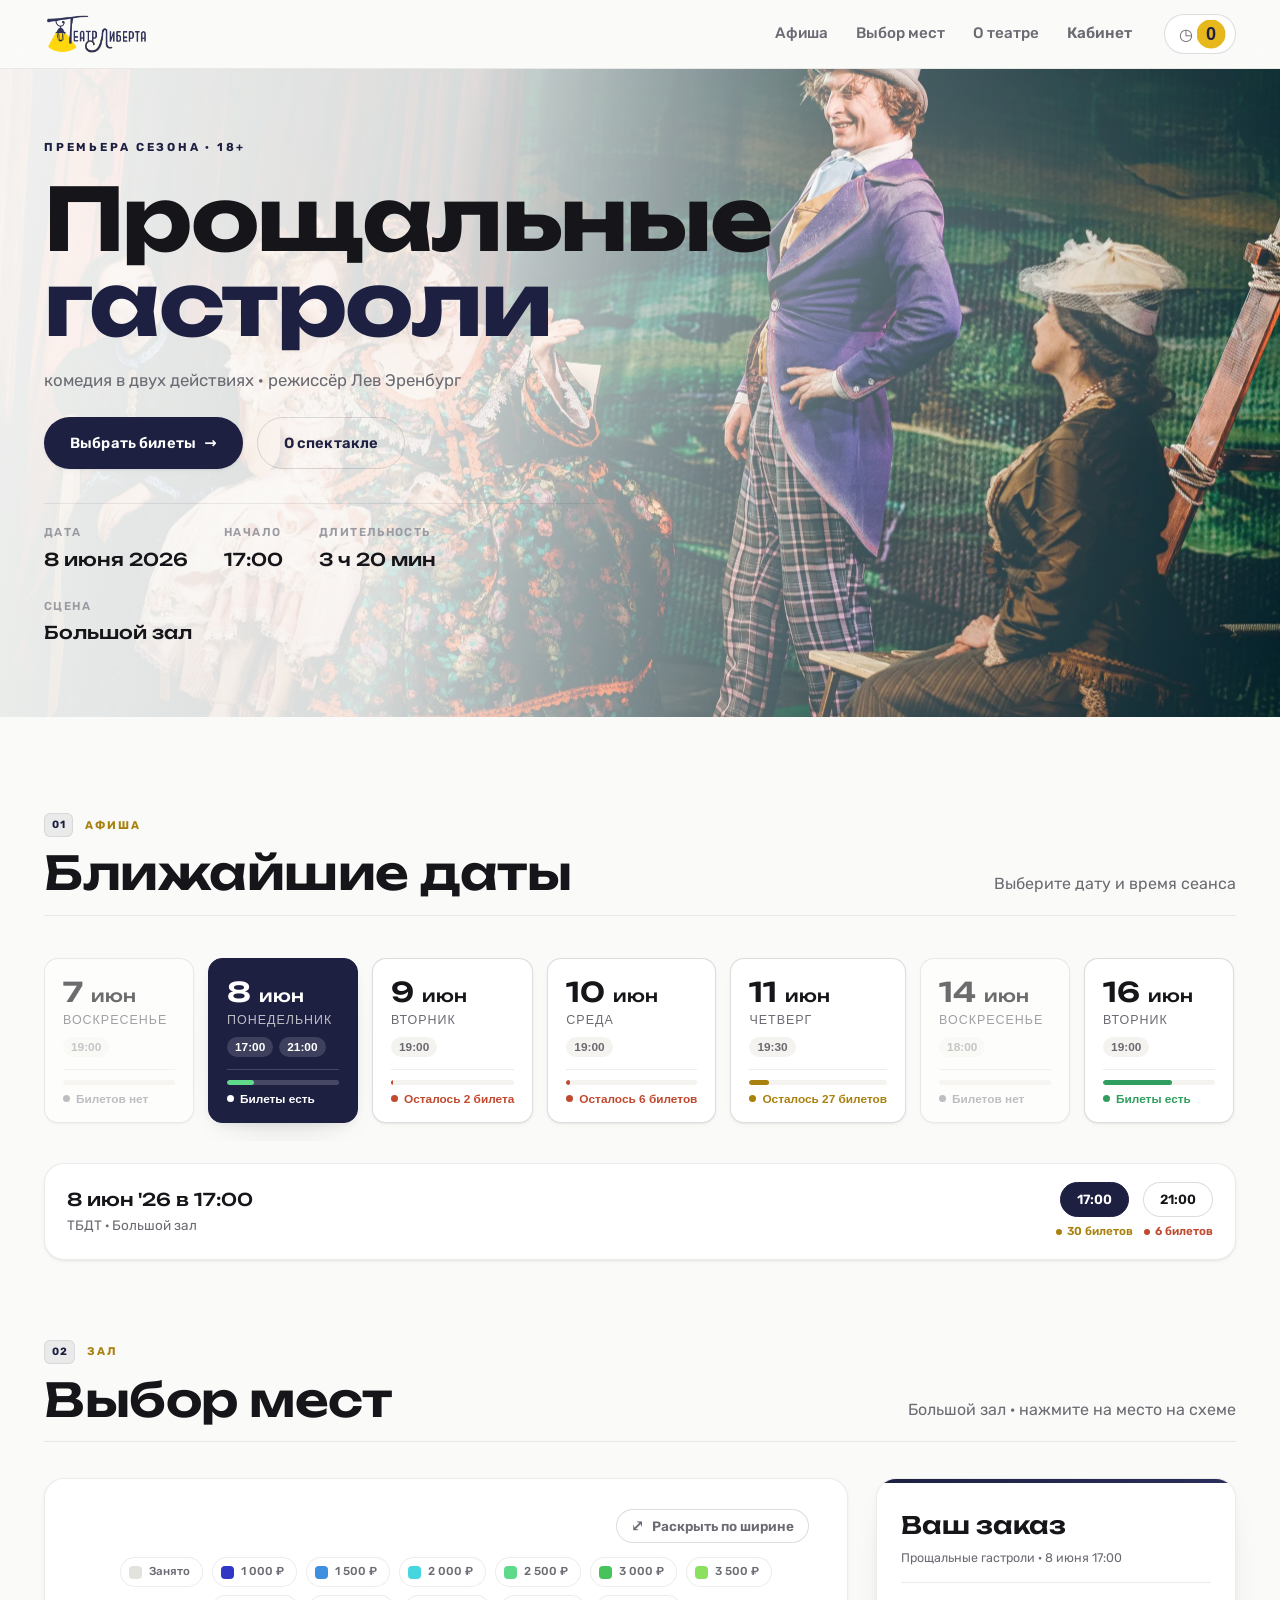
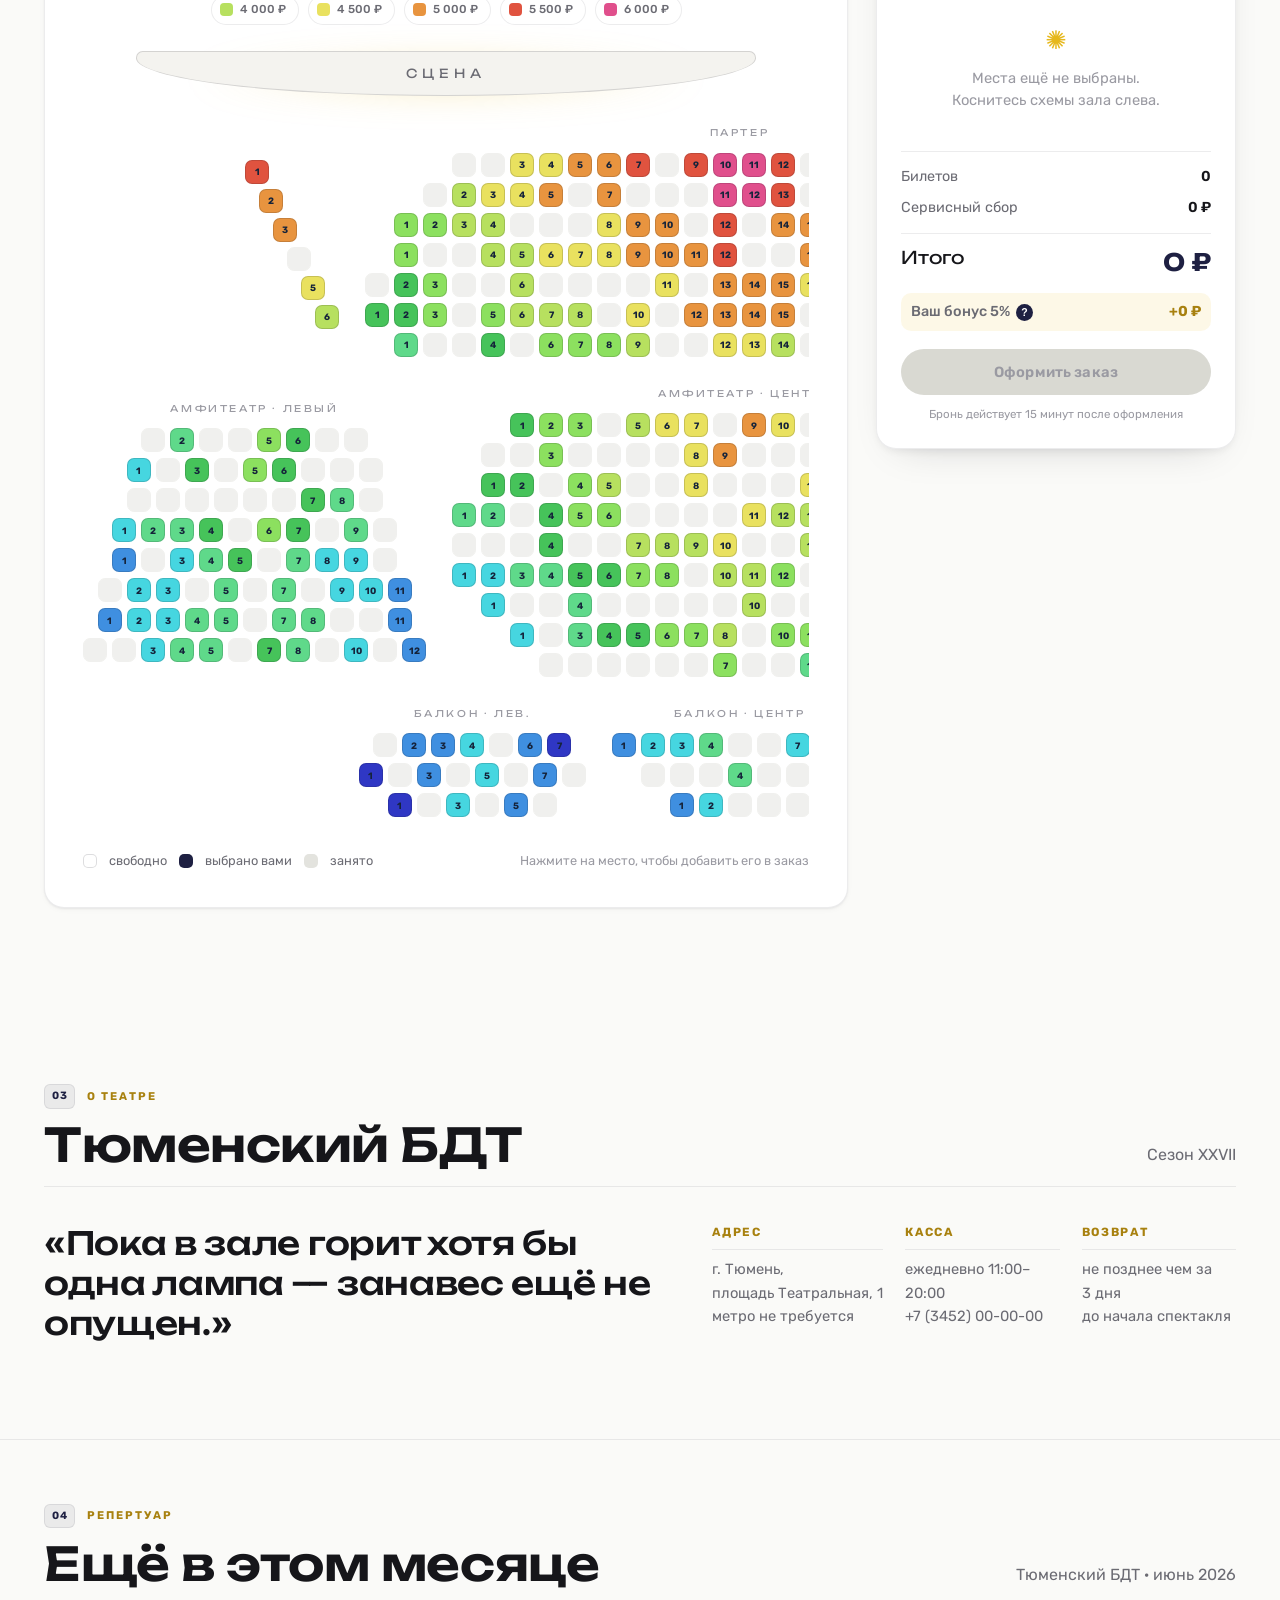
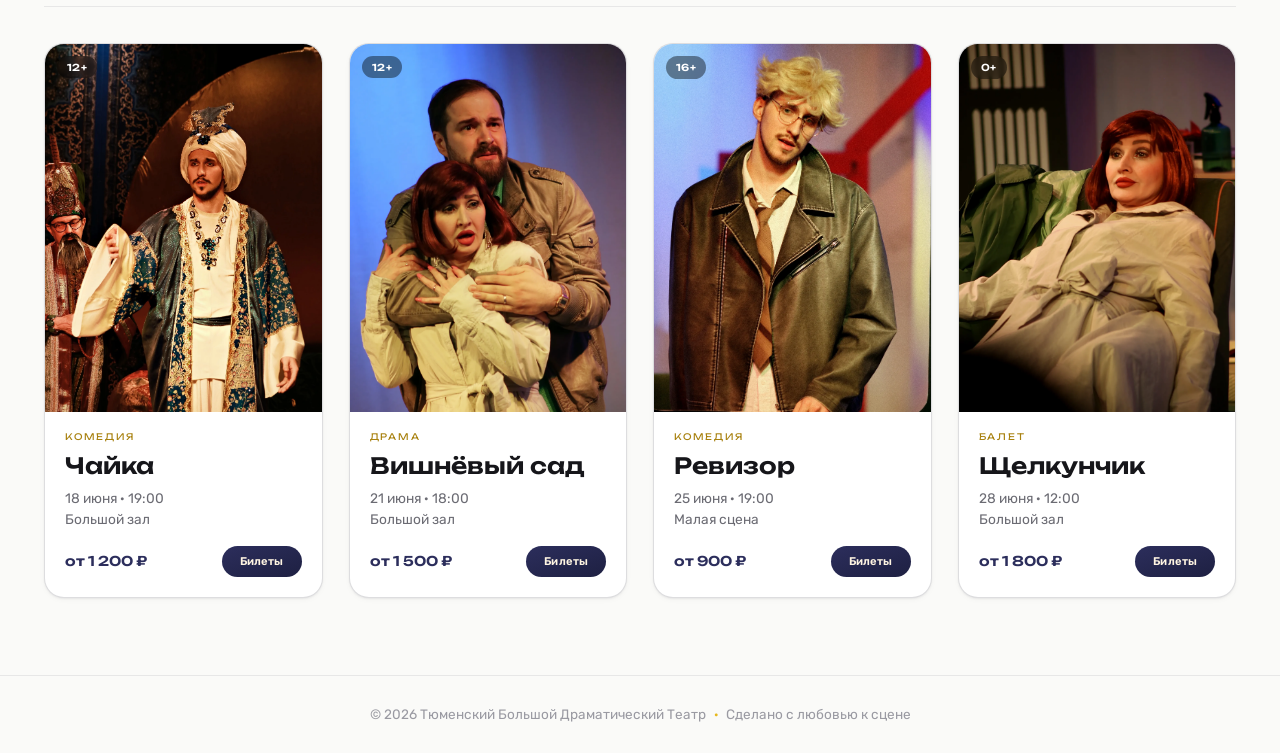
==== commit 0e4204b8: "chore(cache): version-tag CSS/JS assets (?v=1) to bust browser cache Append ?v=1 to styles.css/app.j" ====
--- a/index.html
+++ b/index.html
@@ -8,7 +8,7 @@
 <link rel="preconnect" href="https://fonts.googleapis.com" />
 <link rel="preconnect" href="https://fonts.gstatic.com" crossorigin />
 <link href="https://fonts.googleapis.com/css2?family=Rubik:wght@300;400;500;600;700;800&family=Unbounded:wght@400;500;600;700;800&display=swap" rel="stylesheet" />
-<link rel="stylesheet" href="styles.css" />
+<link rel="stylesheet" href="styles.css?v=1" />
 </head>
 <body>
 
@@ -281,6 +281,6 @@
 <!-- live toast -->
 <div class="toast" id="toast" role="status" aria-live="polite"></div>
 
-<script src="app.js"></script>
+<script src="app.js?v=1"></script>
 </body>
 </html>
--- a/styles.css
+++ b/styles.css
@@ -105,9 +105,18 @@
 
 /* ============================================================ HERO — full-bleed photo, copy on a legible scrim */
 .hero{position:relative;min-height:clamp(540px,72vh,760px);display:flex;align-items:center;overflow:hidden}
-.hero-photo{position:absolute;inset:0;background:url("assets/cover.webp") center/cover no-repeat;transform:scale(1.06);animation:heroZoom 1.4s var(--ease) forwards}
-@keyframes heroZoom{to{transform:scale(1)}}
+.hero-photo{position:absolute;inset:0;background:url("assets/cover.webp") center/cover no-repeat;transform-origin:center;animation:heroDrift 26s ease-in-out infinite;will-change:transform}
+@keyframes heroDrift{
+  0%   {transform:scale(1.08) translate(0,0)}
+  25%  {transform:scale(1.13) translate(-1.8%, -1.2%)}
+  50%  {transform:scale(1.16) translate(1.5%, -1.8%)}
+  75%  {transform:scale(1.12) translate(1.8%, 1%)}
+  100% {transform:scale(1.08) translate(0,0)}
+}
 .hero-scrim{position:absolute;inset:0;background:linear-gradient(100deg, rgba(250,250,248,.96) 0%, rgba(250,250,248,.86) 34%, rgba(250,250,248,.25) 66%, transparent 100%)}
+/* slow drifting sheen over the cover for extra life */
+.hero-scrim::after{content:"";position:absolute;inset:0;pointer-events:none;background:radial-gradient(60% 50% at 70% 30%, rgba(255,255,255,.10), transparent 70%);animation:heroSheen 14s ease-in-out infinite alternate}
+@keyframes heroSheen{from{opacity:.35;transform:translate(-4%, -2%)}to{opacity:.8;transform:translate(4%, 3%)}}
 .hero-inner{position:relative;max-width:var(--maxw);margin:0 auto;padding:0 var(--gutter);width:100%}
 .hero-copy{max-width:560px;display:flex;flex-direction:column;gap:20px}
 .hero-title{font-family:var(--font-disp);font-weight:700;line-height:.98;letter-spacing:-.02em;font-size:clamp(2.8rem,8vw,5.4rem);color:var(--ink)}
@@ -120,7 +129,7 @@
 .hero-facts{display:flex;flex-wrap:wrap;gap:24px 36px;margin-top:14px;padding-top:20px;border-top:1px solid var(--line)}
 .hero-facts dt{font-size:.72rem;letter-spacing:.12em;text-transform:uppercase;color:var(--ink-mute);font-weight:600}
 .hero-facts dd{font-family:var(--font-disp);font-weight:500;font-size:1.1rem;color:var(--ink);margin-top:4px}
-@media (prefers-reduced-motion: reduce){.ht-line,.hero-photo{opacity:1;transform:none}}
+@media (prefers-reduced-motion: reduce){.ht-line,.hero-photo{opacity:1;transform:none;animation:none}.hero-scrim::after{animation:none}}
 
 /* ============================================================ DATES */
 .dates{max-width:var(--maxw);margin:0 auto;padding:clamp(56px,9vw,96px) var(--gutter) 0}
@@ -138,14 +147,47 @@
 .date-card.active .dc-day,.date-card.active .dc-day b{color:#fff}
 .date-card.active .dc-wd{color:rgba(255,255,255,.7)}
 .date-card.active .dc-time{background:rgba(255,255,255,.14);color:#fff}
+
+/* ticket-availability indicator */
+.dc-avail{margin-top:12px;padding-top:10px;border-top:1px solid var(--line)}
+.dc-bar{display:block;height:5px;border-radius:999px;background:var(--surface-2);overflow:hidden}
+.dc-bar-fill{display:block;height:100%;border-radius:999px;transition:width var(--t) var(--ease)}
+.dc-left{display:inline-flex;align-items:center;gap:6px;margin-top:7px;font-size:.74rem;font-weight:600}
+.dc-left::before{content:"";width:7px;height:7px;border-radius:50%;background:currentColor;flex:0 0 auto}
+.date-card.ok  .dc-bar-fill{background:var(--ok,#2f9e5e)}
+.date-card.ok  .dc-left{color:var(--ok,#2f9e5e)}
+.date-card.mid .dc-bar-fill{background:var(--gold-deep,#a8810f)}
+.date-card.mid .dc-left{color:var(--gold-deep,#a8810f)}
+.date-card.low .dc-bar-fill{background:var(--warn,#c0492f)}
+.date-card.low .dc-left{color:var(--warn,#c0492f)}
+.date-card.sold{cursor:not-allowed;opacity:.62}
+.date-card.sold:hover{transform:none;border-color:var(--line-2);box-shadow:var(--sh-sm)}
+.date-card.sold .dc-bar-fill{background:var(--ink-mute)}
+.date-card.sold .dc-left{color:var(--ink-mute)}
+.date-card.sold .dc-time{opacity:.6}
+/* keep indicator readable on the active (navy) card */
+.date-card.active .dc-avail{border-top-color:rgba(255,255,255,.18)}
+.date-card.active .dc-bar{background:rgba(255,255,255,.18)}
+.date-card.active.ok .dc-bar-fill{background:#5fd98a}
+.date-card.active.mid .dc-bar-fill{background:var(--gold-hi,#f5cd33)}
+.date-card.active.low .dc-bar-fill{background:#ff9e8f}
+.date-card.active .dc-left{color:#fff}
 .session-bar{display:flex;flex-wrap:wrap;align-items:center;justify-content:space-between;gap:16px;margin-top:22px;padding:18px 22px;background:var(--surface);border:1px solid var(--line);border-radius:var(--r-lg);box-shadow:var(--sh-sm)}
 .session-info{display:flex;flex-direction:column;gap:2px}
 .si-date{font-family:var(--font-disp);font-weight:500;font-size:1.1rem}
 .si-hall{font-size:.85rem;color:var(--ink-2)}
-.session-times{display:flex;gap:10px;flex-wrap:wrap}
+.session-times{display:flex;gap:10px;flex-wrap:wrap;align-items:flex-start}
+.session-times.with-avail{align-items:flex-start}
+.time-slot{display:flex;flex-direction:column;align-items:center;gap:6px}
 .time-chip{font-family:var(--font-ui);font-weight:600;border:1px solid var(--line-2);background:var(--surface);border-radius:999px;padding:9px 16px;cursor:pointer;color:var(--ink);transition:border-color var(--t-fast),background var(--t-fast),color var(--t-fast)}
 .time-chip:hover{border-color:var(--navy)}
 .time-chip.active{background:var(--navy);color:#fff;border-color:var(--navy)}
+.time-avail{display:inline-flex;align-items:center;gap:5px;font-size:.72rem;font-weight:600;white-space:nowrap}
+.time-avail::before{content:"";width:6px;height:6px;border-radius:50%;background:currentColor;flex:0 0 auto}
+.time-avail.ok{color:var(--ok,#2f9e5e)}
+.time-avail.mid{color:var(--gold-deep,#a8810f)}
+.time-avail.low{color:var(--warn,#c0492f)}
+.time-avail.sold{color:var(--ink-mute)}
 
 /* ============================================================ HALL */
 .hall{max-width:var(--maxw);margin:0 auto;padding:clamp(48px,7vw,80px) var(--gutter)}
@@ -226,6 +268,18 @@
 .ot-grand{margin-top:6px;padding-top:10px;border-top:1px solid var(--line)}
 .ot-grand span:first-child{font-family:var(--font-disp);font-size:1.1rem;color:var(--ink)}
 .ot-grand span:last-child{font-family:var(--font-disp);font-size:1.5rem;font-weight:700;color:var(--navy)}
+
+/* bonus accrual line */
+.ot-bonus{align-items:center;margin-top:4px;padding:8px 10px;border-radius:var(--r-sm);background:rgba(230,184,28,.10)}
+.ot-bonus-label{display:inline-flex;align-items:center;gap:6px;color:var(--ink-2)!important;font-weight:500!important}
+.ot-bonus span:last-child{color:var(--gold-deep)!important;font-weight:700}
+.hint{position:relative;display:inline-flex}
+.hint-btn{width:17px;height:17px;border-radius:50%;border:none;cursor:pointer;background:var(--navy);color:#fff;font-size:.66rem;font-weight:700;line-height:1;display:grid;place-items:center;padding:0;transition:background var(--t-fast)}
+.hint-btn:hover{background:var(--gold-deep)}
+.hint-pop{position:absolute;bottom:calc(100% + 9px);left:50%;transform:translateX(-50%) translateY(4px);width:230px;background:var(--ink);color:#fdf6e6;font-size:.78rem;font-weight:400;line-height:1.45;padding:11px 13px;border-radius:10px;box-shadow:var(--sh-md);opacity:0;visibility:hidden;transition:opacity var(--t-fast),transform var(--t-fast);z-index:30;pointer-events:none}
+.hint-pop::after{content:"";position:absolute;top:100%;left:50%;transform:translateX(-50%);border:6px solid transparent;border-top-color:var(--ink)}
+.hint:hover .hint-pop,.hint-btn:focus-visible ~ .hint-pop{opacity:1;visibility:visible;transform:translateX(-50%) translateY(0)}
+
 .order-card .btn-primary{margin-top:18px}
 .order-fineprint{text-align:center;font-size:.72rem;color:var(--ink-mute);margin-top:11px}
 
@@ -241,9 +295,11 @@
 .more-grid{display:grid;grid-template-columns:repeat(auto-fill,minmax(230px,1fr));gap:26px}
 .show-card{background:var(--surface);border:1px solid var(--line-2);border-radius:var(--r-lg);overflow:hidden;box-shadow:var(--sh-sm);display:flex;flex-direction:column;transition:transform .35s var(--ease),box-shadow .35s var(--ease)}
 .show-card:hover{transform:translateY(-5px);box-shadow:var(--sh-md)}
-.sc-poster{position:relative;aspect-ratio:3/4;display:grid;place-items:center}
+.sc-poster{position:relative;aspect-ratio:3/4;display:grid;place-items:center;overflow:hidden}
 .sc-mark{font-family:var(--font-disp);font-weight:700;font-size:3.8rem;color:rgba(255,255,255,.94);text-shadow:0 6px 22px rgba(0,0,0,.35)}
-.sc-age{position:absolute;top:12px;left:12px;font-family:var(--font-acc,var(--font-disp));font-size:.6rem;font-weight:600;letter-spacing:.04em;color:#fff;background:rgba(0,0,0,.42);backdrop-filter:blur(3px);padding:4px 10px;border-radius:999px}
+.sc-img{position:absolute;inset:0;width:100%;height:100%;object-fit:cover;z-index:1;transition:transform .5s var(--ease)}
+.show-card:hover .sc-img{transform:scale(1.05)}
+.sc-age{position:absolute;top:12px;left:12px;z-index:2;font-family:var(--font-acc,var(--font-disp));font-size:.6rem;font-weight:600;letter-spacing:.04em;color:#fff;background:rgba(0,0,0,.42);backdrop-filter:blur(3px);padding:4px 10px;border-radius:999px}
 .sc-body{padding:18px 20px 20px;display:flex;flex-direction:column;gap:9px;flex:1}
 .sc-genre{font-family:var(--font-acc,var(--font-disp));font-size:.56rem;letter-spacing:.2em;text-transform:uppercase;color:var(--gold-deep)}
 .sc-title{font-family:var(--font-disp);font-size:1.4rem;font-weight:600;color:var(--ink);line-height:1.15}
